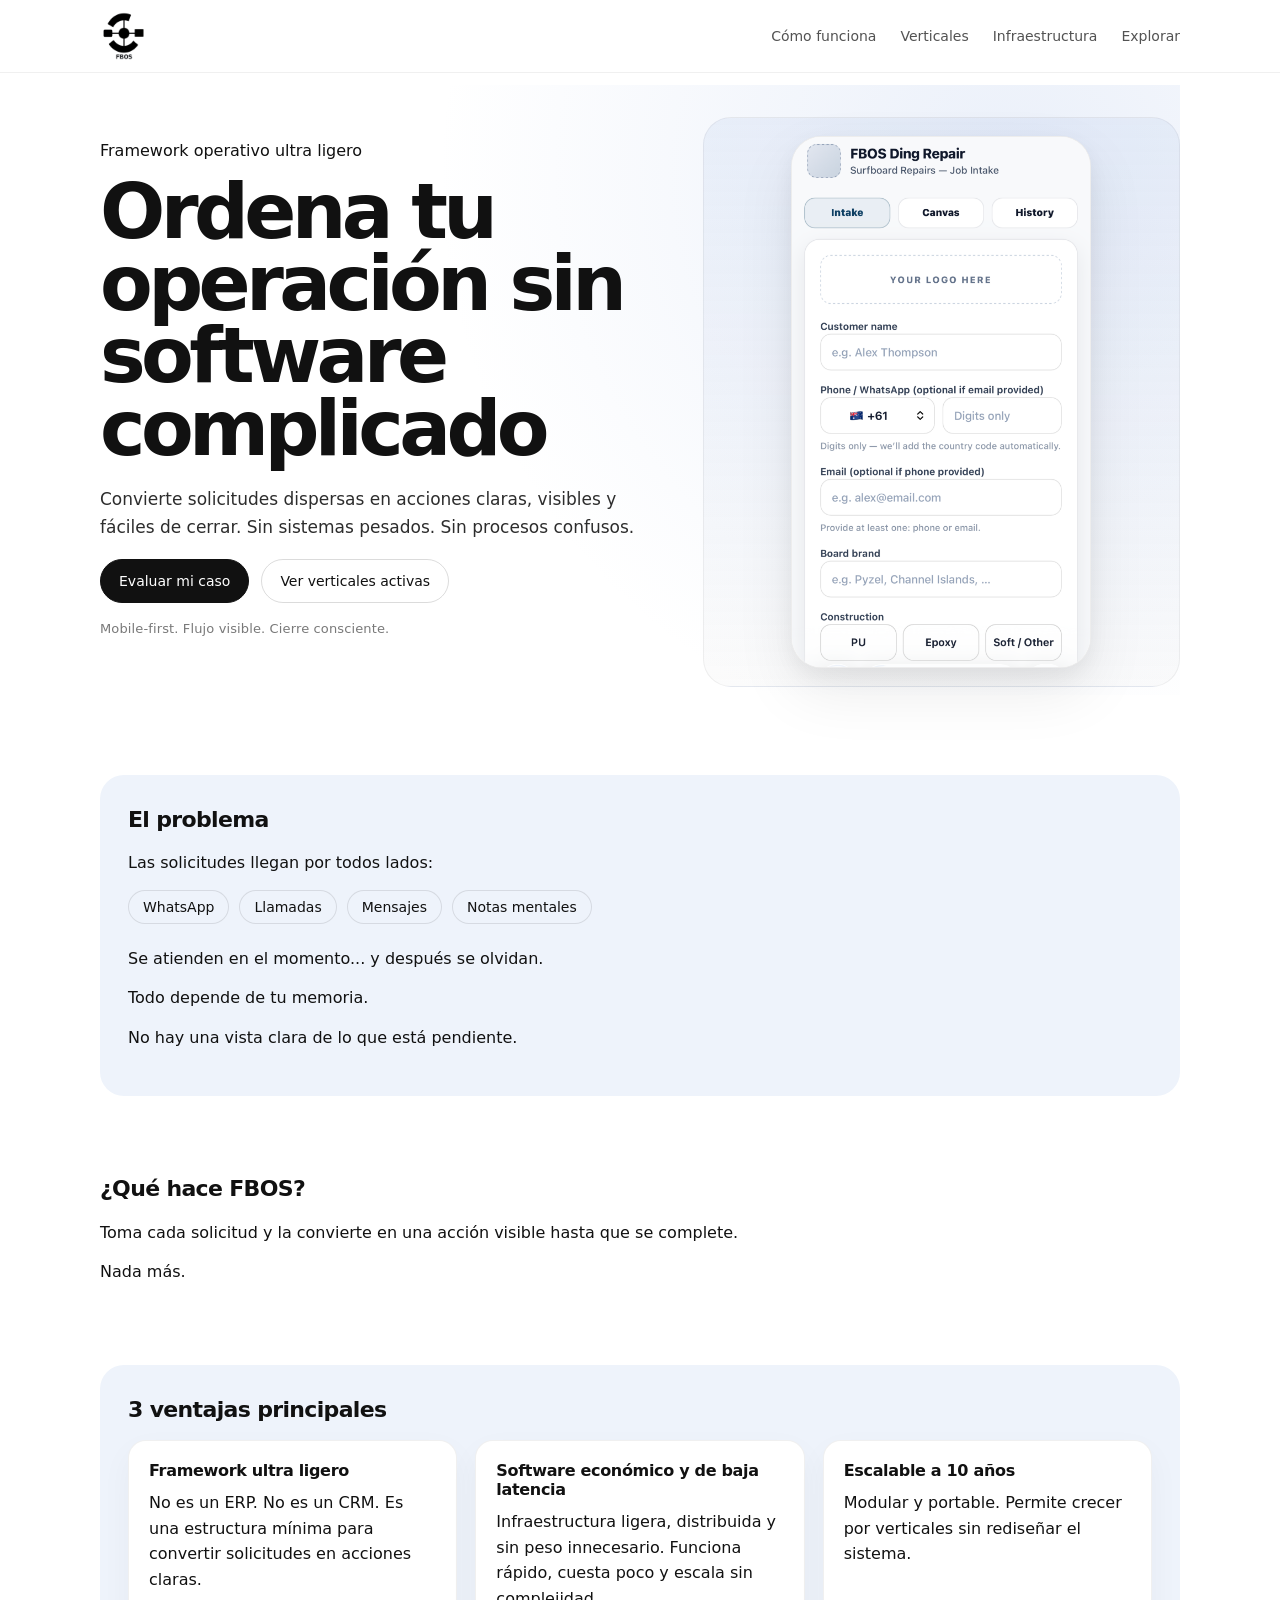
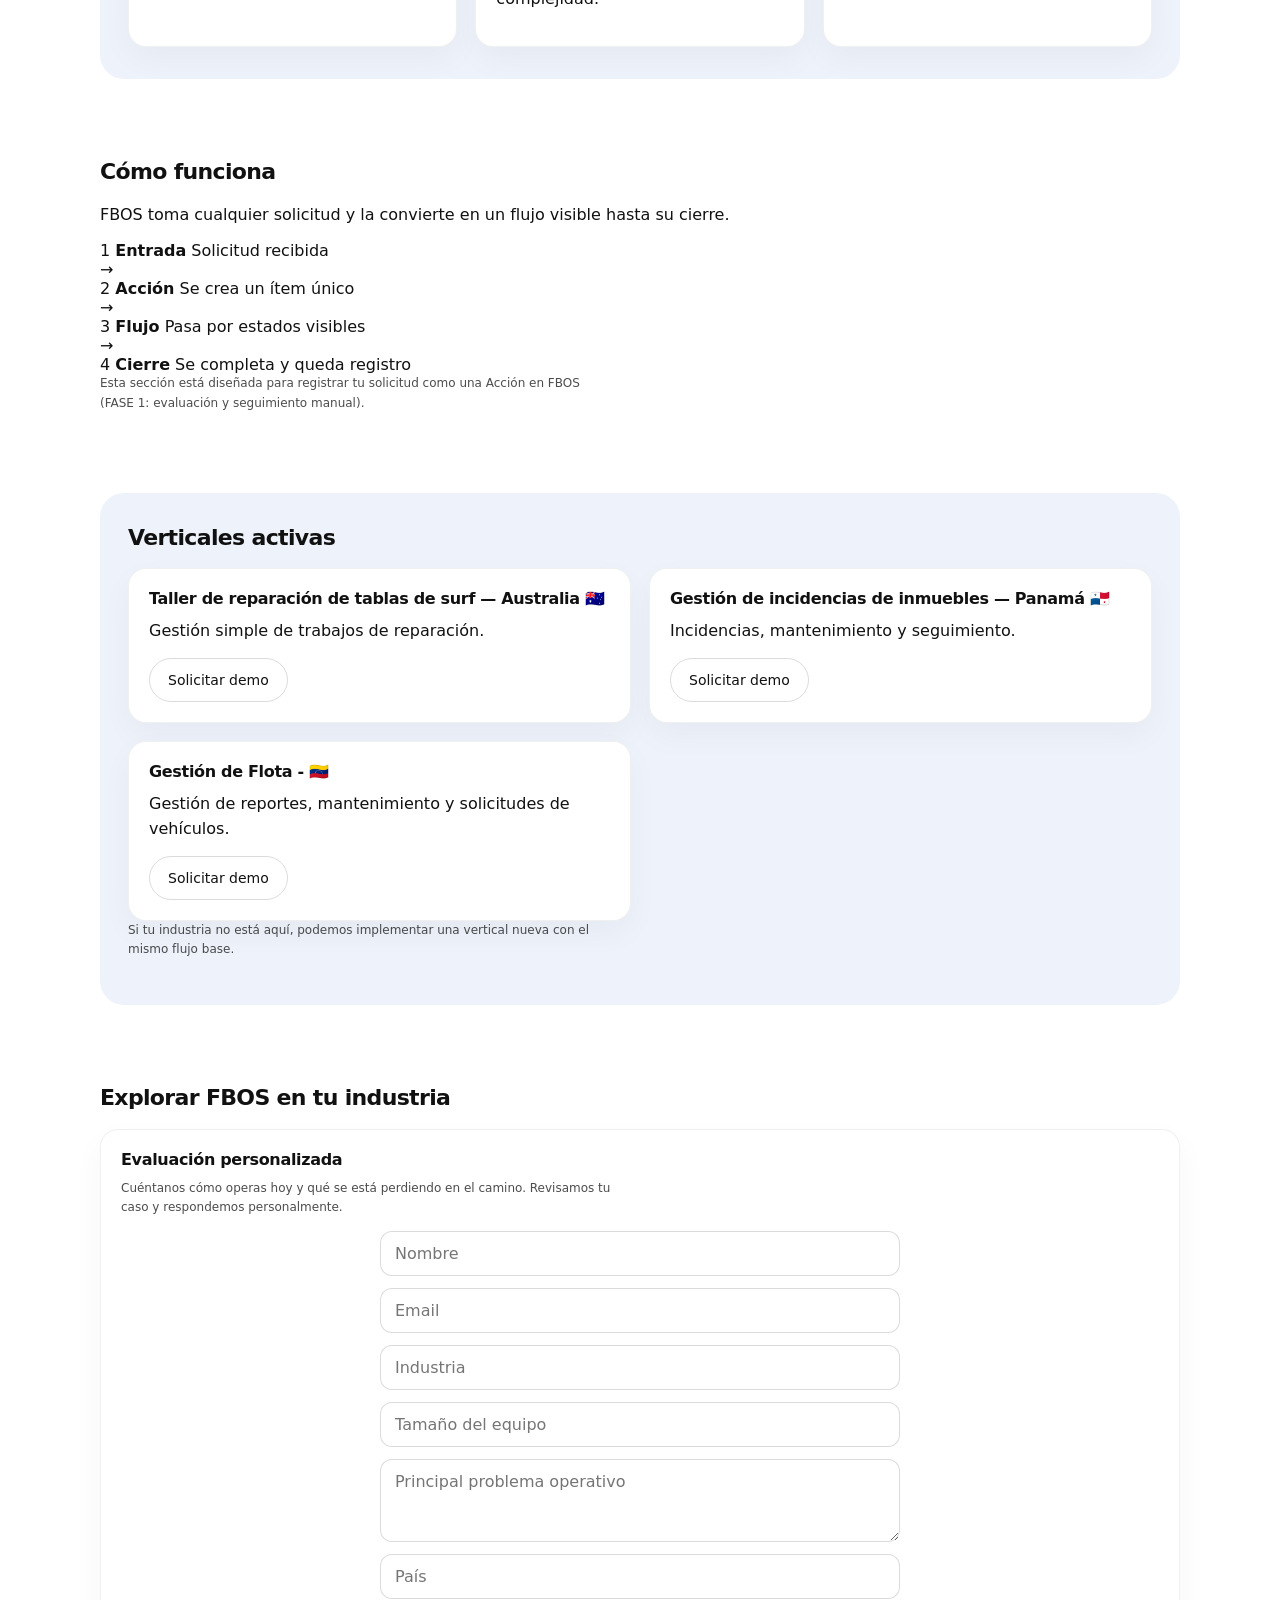
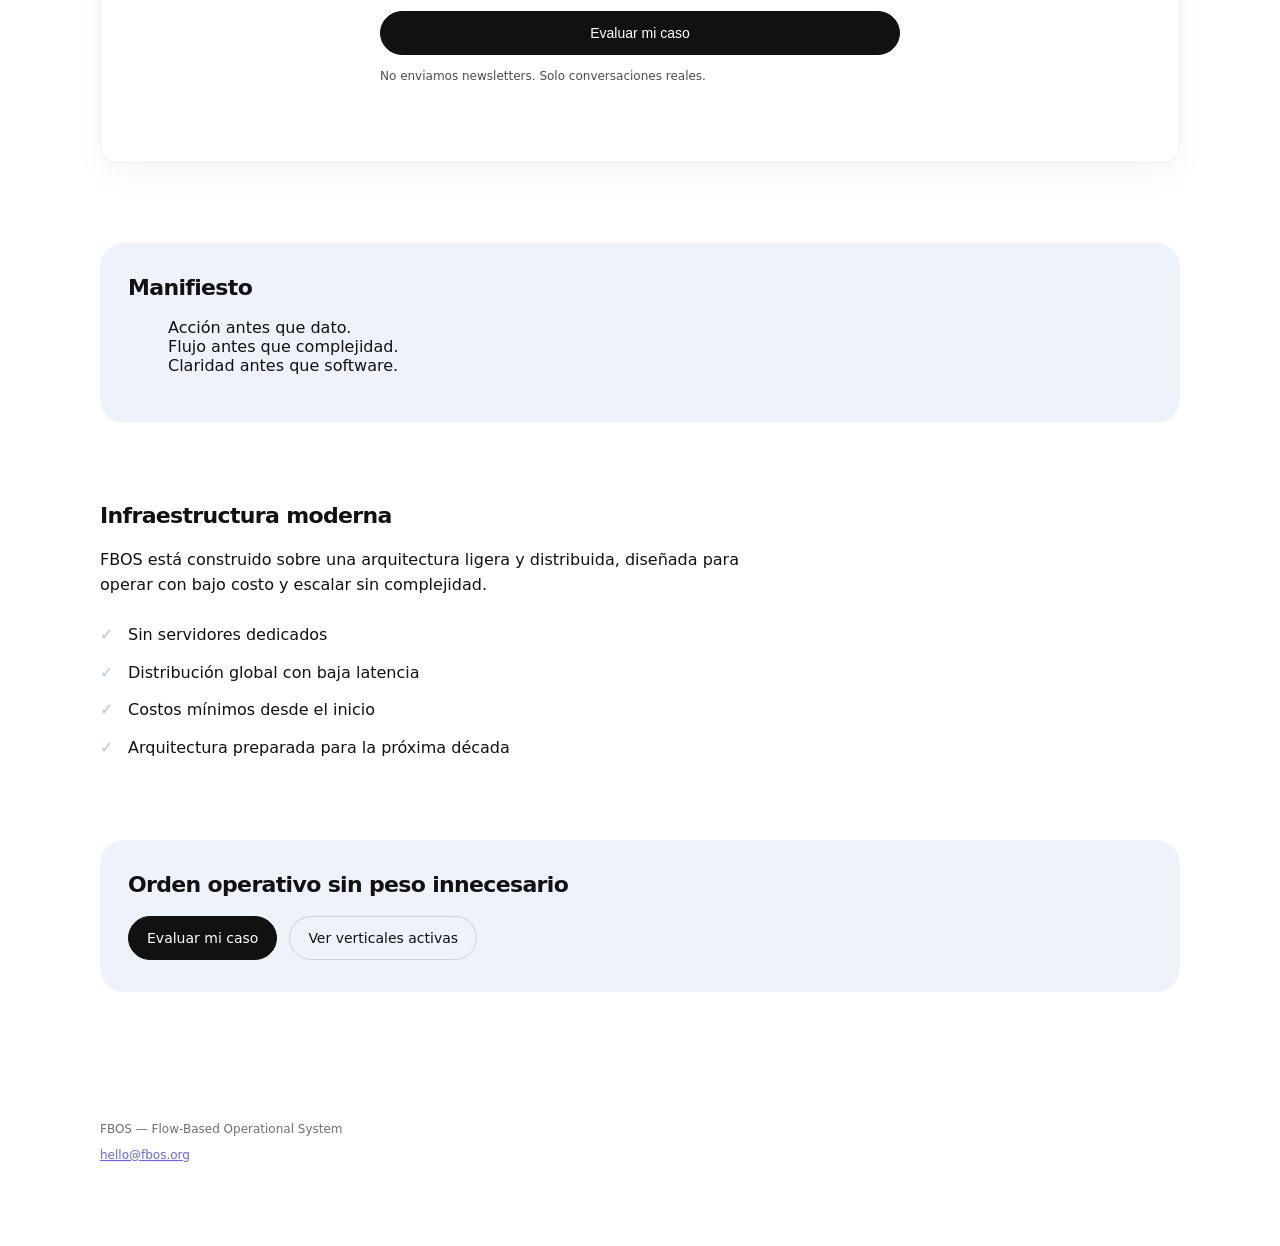
==== index.html @ 980bfdd9 "Update index.html" ====
<!-- FBOS Landing v1.1 -->
<!doctype html>
<html lang="es">
  <head>
    <meta charset="utf-8" />
    <meta name="viewport" content="width=device-width,initial-scale=1" />
    <title>FBOS — Orden Operativo Simple</title>

    <meta
      name="description"
      content="FBOS convierte solicitudes en acciones visibles y trazables para operar con claridad, desde el día 1."
    />

    <meta name="theme-color" content="#0b0b0b" />

    <!-- Favicon -->
    <link rel="icon" href="/favicon.ico" sizes="any" />

    <!-- Open Graph -->
    <meta property="og:title" content="FBOS — Orden Operativo Simple" />
    <meta
      property="og:description"
      content="Convierte cualquier solicitud en una acción clara, visible y fácil de cerrar."
    />
    <meta property="og:type" content="website" />
    <meta property="og:site_name" content="FBOS" />
    <meta property="og:url" content="https://fbos.org/" />
    <meta property="og:image" content="https://fbos.org/assets/og-fbos.jpg" />

    <!-- Twitter / X -->
    <meta name="twitter:card" content="summary_large_image" />
    <meta name="twitter:title" content="FBOS — Orden Operativo Simple" />
    <meta
      name="twitter:description"
      content="Convierte cualquier solicitud en una acción clara, visible y fácil de cerrar."
    />
    <meta name="twitter:image" content="https://fbos.org/assets/og-fbos.jpg" />

    <link rel="stylesheet" href="/styles.css" />
    <script defer src="/config.js"></script>
    <script defer src="/app.js"></script>
  </head>

  <body>
    <header class="site-header">
      <div class="wrap header-inner">
        <a href="#top" class="brand" aria-label="FBOS inicio">
          <img src="/assets/fbos-logo.png" alt="FBOS" class="brand-mark" />
        </a>

        <nav class="site-nav" aria-label="Navegación principal">
          <a href="#como-funciona">Cómo funciona</a>
          <a href="#verticales">Verticales</a>
          <a href="#infra">Infraestructura</a>
          <a href="#explorar">Explorar</a>
        </nav>
      </div>
    </header>

    <main id="top" class="wrap">
      <!-- HERO -->
      <section class="hero hero-split" aria-labelledby="hero-title">
        <div class="hero-copy">
          <p class="eyebrow">Framework operativo ultra ligero</p>

          <h1 id="hero-title">Ordena tu operación sin software complicado</h1>

          <p class="lead">
            Convierte solicitudes dispersas en acciones claras, visibles y fáciles de cerrar.
            Sin sistemas pesados. Sin procesos confusos.
          </p>

          <div class="cta-row">
            <a class="btn" href="#explorar">Evaluar mi caso</a>
            <a class="btn ghost" href="#verticales">Ver verticales activas</a>
          </div>

          <p class="hero-note">Mobile-first. Flujo visible. Cierre consciente.</p>
        </div>

        <div class="hero-media" aria-label="Vista previa del Canvas de FBOS">
          <img
            class="hero-mock"
            src="/assets/hero-canvas.png?v=2"
            alt="Vista del Canvas de FBOS en un teléfono"
            loading="eager"
            decoding="async"
          />
        </div>
      </section>

      <!-- PROBLEMA -->
      <section class="section" id="problema" aria-labelledby="problema-title">
        <h2 id="problema-title">El problema</h2>

        <p class="intro">Las solicitudes llegan por todos lados:</p>

        <div class="problem-sources" aria-label="Canales comunes de solicitudes">
          <div class="source">WhatsApp</div>
          <div class="source">Llamadas</div>
          <div class="source">Mensajes</div>
          <div class="source">Notas mentales</div>
        </div>

        <p>
          Se atienden en el momento...
          y después se olvidan.
        </p>

        <p class="emphasis">Todo depende de tu memoria.</p>

        <p>No hay una vista clara de lo que está pendiente.</p>
      </section>

      <!-- ¿QUÉ HACE FBOS? -->
      <section class="section" id="que-hace" aria-labelledby="que-hace-title">
        <h2 id="que-hace-title">¿Qué hace FBOS?</h2>

        <p class="lead-strong">
          Toma cada solicitud y la convierte en una acción visible hasta que se complete.
        </p>

        <p class="minimal">Nada más.</p>
      </section>

      <!-- 3 VENTAJAS -->
      <section class="section" id="ventajas" aria-labelledby="ventajas-title">
        <h2 id="ventajas-title">3 ventajas principales</h2>

        <div class="grid">
          <article class="card">
            <h3>Framework ultra ligero</h3>
            <p>
              No es un ERP. No es un CRM.
              Es una estructura mínima para convertir solicitudes en acciones claras.
            </p>
          </article>

          <article class="card">
            <h3>Software económico y de baja latencia</h3>
            <p>
              Infraestructura ligera, distribuida y sin peso innecesario.
              Funciona rápido, cuesta poco y escala sin complejidad.
            </p>
          </article>

          <article class="card">
            <h3>Escalable a 10 años</h3>
            <p>
              Modular y portable.
              Permite crecer por verticales sin rediseñar el sistema.
            </p>
          </article>
        </div>
      </section>

      <!-- CÓMO FUNCIONA -->
      <section class="section" id="como-funciona" aria-labelledby="como-funciona-title">
        <h2 id="como-funciona-title">Cómo funciona</h2>

        <p>FBOS toma cualquier solicitud y la convierte en un flujo visible hasta su cierre.</p>

        <div class="flow" role="list">
          <div class="step" role="listitem">
            <span class="kicker">1</span>
            <strong>Entrada</strong>
            <span class="desc">Solicitud recibida</span>
          </div>

          <div class="arrow" aria-hidden="true">→</div>

          <div class="step" role="listitem">
            <span class="kicker">2</span>
            <strong>Acción</strong>
            <span class="desc">Se crea un ítem único</span>
          </div>

          <div class="arrow" aria-hidden="true">→</div>

          <div class="step" role="listitem">
            <span class="kicker">3</span>
            <strong>Flujo</strong>
            <span class="desc">Pasa por estados visibles</span>
          </div>

          <div class="arrow" aria-hidden="true">→</div>

          <div class="step" role="listitem">
            <span class="kicker">4</span>
            <strong>Cierre</strong>
            <span class="desc">Se completa y queda registro</span>
          </div>
        </div>

        <p class="fine">
          Esta sección está diseñada para registrar tu solicitud como una Acción en FBOS (FASE 1: evaluación y seguimiento manual).
        </p>
      </section>

      <!-- VERTICALES ACTIVAS -->
      <section class="section" id="verticales" aria-labelledby="verticales-title">
        <h2 id="verticales-title">Verticales activas</h2>

        <div class="grid">

          <article class="card">
            <h3>Taller de reparación de tablas de surf — Australia 🇦🇺</h3>
            <p>Gestión simple de trabajos de reparación.</p>
            <a
              class="btn ghost"
              href="#explorar"
              data-request="demo"
              data-vertical="ding-repairs"
              aria-label="Solicitar demo de Ding Repairs"
            >
              Solicitar demo
            </a>
          </article>

          <article class="card">
            <h3>Gestión de incidencias de inmuebles — Panamá 🇵🇦</h3>
            <p>Incidencias, mantenimiento y seguimiento.</p>
            <a
              class="btn ghost"
              href="#explorar"
              data-request="demo"
              data-vertical="service-desk"
              aria-label="Solicitar demo de Service Desk"
            >
              Solicitar demo
            </a>
          </article>

          <article class="card">
            <h3>Gestión de Flota - 🇻🇪</h3>
            <p>Gestión de reportes, mantenimiento y solicitudes de vehículos.</p>
            <a
              class="btn ghost"
              href="#explorar"
              data-request="demo"
              data-vertical="fleet"
              aria-label="Solicitar demo de Gestión de Flota"
            >
              Solicitar demo
            </a>
          </article>

        </div>

        <p class="fine">
          Si tu industria no está aquí, podemos implementar una vertical nueva con el mismo flujo base.
        </p>
      </section>

      <!-- EXPLORAR -->
      <section class="section" id="explorar" aria-labelledby="explorar-title">
        <h2 id="explorar-title">Explorar FBOS en tu industria</h2>

        <div class="card">
          <h3>Evaluación personalizada</h3>
          <p class="fine">
            Cuéntanos cómo operas hoy y qué se está perdiendo en el camino.
            Revisamos tu caso y respondemos personalmente.
          </p>

          <form id="leadForm" class="form">
            <input type="hidden" name="category" value="implementations" />
            <input type="hidden" id="requestType" name="requestType" value="evaluation" />
            <input type="hidden" id="demoVertical" name="demoVertical" value="" />

            <input id="name" name="name" placeholder="Nombre" autocomplete="name" required />
            <input id="email" name="email" type="email" placeholder="Email" autocomplete="email" inputmode="email" required />
            <input id="industry" name="industry" placeholder="Industria" autocomplete="organization-title" required />
            <input id="teamSize" name="teamSize" type="number" min="1" step="1" inputmode="numeric" placeholder="Tamaño del equipo" autocomplete="off" />
            <textarea id="pain" name="pain" rows="3" placeholder="Principal problema operativo"></textarea>
            <input id="country" name="country" placeholder="País" autocomplete="country-name" />

            <button type="submit" class="btn">Evaluar mi caso</button>

            <p class="fine">
              No enviamos newsletters. Solo conversaciones reales.
            </p>

            <p id="formStatus" class="fine" aria-live="polite"></p>
          </form>
        </div>
      </section>

      <!-- MANIFIESTO -->
      <section class="section" id="manifiesto" aria-labelledby="manifiesto-title">
        <h2 id="manifiesto-title">Manifiesto</h2>
        <blockquote>
          Acción antes que dato.<br />
          Flujo antes que complejidad.<br />
          Claridad antes que software.
        </blockquote>
      </section>

      <!-- INFRA -->
      <section class="section" id="infra" aria-labelledby="infra-title">
        <h2 id="infra-title">Infraestructura moderna</h2>

        <p class="intro">
          FBOS está construido sobre una arquitectura ligera y distribuida,
          diseñada para operar con bajo costo y escalar sin complejidad.
        </p>

        <ul class="infra-list">
          <li>Sin servidores dedicados</li>
          <li>Distribución global con baja latencia</li>
          <li>Costos mínimos desde el inicio</li>
          <li>Arquitectura preparada para la próxima década</li>
        </ul>
      </section>

      <!-- CTA FINAL -->
      <section class="section" id="cta-final" aria-labelledby="cta-final-title">
        <h2 id="cta-final-title">Orden operativo sin peso innecesario</h2>

        <div class="cta-row">
          <a class="btn" href="#explorar">Evaluar mi caso</a>
          <a class="btn ghost" href="#verticales">Ver verticales activas</a>
        </div>
      </section>

      <footer class="foot">
        <p>FBOS — Flow-Based Operational System</p>
        <p><a href="mailto:hello@fbos.org">hello@fbos.org</a></p>
      </footer>
    </main>
  </body>
</html>
---- styles.css ----
/* ================================
   FBOS Landing v1.2
   Mobile-first · minimal · refined
================================ */

:root {
  --ink: #111111;
  --bg: #ffffff;

  /* FBOS accent */
  --accent: #aec3ea;
  --accent-strong: #8ea9de;
  --accent-soft: #eef3fb;
}

/* Reset básico */

* {
  box-sizing: border-box;
}

html {
  scroll-behavior: smooth;
}

body {
  margin: 0;
  font-family: system-ui, -apple-system, BlinkMacSystemFont, "Segoe UI", Roboto, sans-serif;
  background: var(--bg);
  color: var(--ink);
  -webkit-font-smoothing: antialiased;
  text-rendering: optimizeLegibility;
}

/* ================================
   Layout container
================================ */

.wrap {
  max-width: 1120px;
  margin: 0 auto;
  padding: 12px 20px 72px;
}

/* ================================
   Header
================================ */

.site-header {
  border-bottom: 1px solid rgba(0,0,0,0.06);
  background: #fff;
  position: sticky;
  top: 0;
  z-index: 20;
}

/* importante: evitar padding heredado del wrap */

.site-header .wrap {
  padding: 0 20px;
}

.header-inner {
  display: flex;
  align-items: center;
  justify-content: space-between;
  height: 72px;
}

.brand {
  display: flex;
  align-items: center;
  height: 100%;
}

.brand-mark {
  height: 44px;
  width: auto;
  display: block;
}

/* navegación */

.site-nav {
  display: none;
  gap: 24px;
}

.site-nav a {
  text-decoration: none;
  font-size: 14px;
  color: var(--ink);
  opacity: 0.72;
  transition: opacity .15s ease;
}

.site-nav a:hover {
  opacity: 1;
}

/* ---------------- HERO ---------------- */

.hero {
  padding: 24px 0 8px;
  background:
    radial-gradient(circle at 85% 15%, rgba(174,195,234,0.25), transparent 55%);
}

.hero-split {
  display: grid;
  gap: 26px;
  align-items: start;
}

.hero-copy {
  max-width: 62ch;
  padding-top: 8px;
}

h1 {
  font-size: clamp(2.7rem, 6vw, 4.8rem);
  line-height: 0.94;
  letter-spacing: -0.06em;
  margin: 0 0 20px;
  max-width: 10ch;
}

.lead {
  font-size: 17px;
  line-height: 1.65;
  margin: 0;
  max-width: 60ch;
  opacity: 0.88;
}

.hero-note {
  margin: 18px 0 0;
  font-size: 13px;
  opacity: 0.56;
  letter-spacing: 0.01em;
}

.hero-media {
  display: flex;
  justify-content: center;
  border-radius: 28px;
  background: linear-gradient(to bottom, rgba(174,195,234,0.18), rgba(0,0,0,0.015));
  padding: 18px;
  border: 1px solid rgba(0,0,0,0.05);
}

.hero-mock {
  width: 100%;
  max-width: 300px;
  height: auto;
  display: block;
  border-radius: 30px;
  border: 1px solid rgba(0,0,0,0.07);
  background: #fff;
  box-shadow:
    0 24px 60px rgba(0,0,0,0.08),
    0 8px 20px rgba(0,0,0,0.05);
}

/* ---------------- SECCIONES ---------------- */

.section {
  margin-top: 80px;
}

.section:nth-of-type(even) {
  background: var(--accent-soft);
  border-radius: 24px;
  padding: 28px 22px;
}

.section:nth-of-type(odd) {
  padding: 0;
}

h2 {
  font-size: 22px;
  line-height: 1.15;
  margin: 0 0 18px;
  letter-spacing: -0.03em;
}

h3 {
  font-size: 16px;
  margin: 0 0 10px;
  letter-spacing: -0.02em;
}

.section p {
  margin: 0 0 14px;
  max-width: 65ch;
  line-height: 1.6;
}

/* ---------------- GRID & CARDS ---------------- */

.grid {
  display: grid;
  gap: 14px;
  grid-template-columns: 1fr;
}

.card {
  border: 1px solid rgba(0,0,0,0.06);
  border-radius: 18px;
  padding: 20px;
  background: #fff;
  box-shadow: 0 12px 32px rgba(0,0,0,0.04);
}

/* ---------------- BOTONES ---------------- */

.cta-row {
  display: flex;
  gap: 12px;
  flex-wrap: wrap;
  margin-top: 18px;
}

.btn {
  display: inline-flex;
  align-items: center;
  justify-content: center;
  min-height: 44px;
  padding: 12px 18px;
  border-radius: 999px;
  border: 1px solid var(--ink);
  background: var(--ink);
  color: #fff;
  text-decoration: none;
  font-size: 14px;
  font-weight: 500;
  cursor: pointer;
  transition: transform .15s ease, background .15s ease;
}

.btn:hover {
  transform: translateY(-1px);
  background: var(--accent-strong);
  border-color: var(--accent-strong);
}

.btn.ghost {
  background: transparent;
  color: var(--ink);
  border-color: rgba(0,0,0,0.14);
}

.btn.ghost:hover {
  background: rgba(174,195,234,0.18);
  border-color: var(--accent-strong);
}

/* ---------------- FORMULARIO ---------------- */

.form {
  display: grid;
  gap: 12px;
  max-width: 520px;
  margin: 0 auto;
}

input,
textarea,
select {
  padding: 12px 14px;
  border-radius: 12px;
  border: 1px solid rgba(0,0,0,0.14);
  font: inherit;
  width: 100%;
  background: #fff;
  color: var(--ink);
  transition: border-color .15s ease, box-shadow .15s ease;
}

input:focus,
textarea:focus,
select:focus {
  outline: none;
  border-color: var(--accent-strong);
  box-shadow: 0 0 0 3px rgba(174,195,234,0.35);
}

textarea {
  resize: vertical;
}

.fine {
  font-size: 12px;
  opacity: 0.75;
  min-height: 16px;
}

/* ---------------- PROBLEMA ---------------- */

.problem-sources {
  display: flex;
  flex-wrap: wrap;
  gap: 10px;
  margin-bottom: 22px;
}

.source {
  padding: 8px 14px;
  border-radius: 999px;
  border: 1px solid rgba(0,0,0,0.1);
  font-size: 14px;
  background: var(--accent-soft);
}

/* ---------------- FOOTER ---------------- */

.foot {
  margin-top: 96px;
  padding-top: 22px;
  font-size: 12px;
  opacity: 0.6;
}

/* ---------------- DESKTOP ---------------- */

@media (min-width: 820px) {

  .hero {
    padding-top: 32px;
  }

  .hero-split {
    grid-template-columns: 1.08fr 0.92fr;
    gap: 42px;
  }

  .grid {
    grid-template-columns: repeat(2, minmax(0,1fr));
    gap: 18px;
  }

  #ventajas .grid {
    grid-template-columns: repeat(3, minmax(0,1fr));
  }

  .section:nth-of-type(even) {
    padding: 32px 28px;
  }
}

@media (min-width: 900px) {

  .site-nav {
    display: flex;
  }

  .brand-mark {
    height: 48px;
  }

}
.infra-list {
  list-style: none;
  padding: 0;
  margin-top: 24px;
}

.infra-list li {
  position: relative;
  padding-left: 28px;
  margin-bottom: 12px;
  line-height: 1.6;
}

.infra-list li::before {
  content: "✓";
  position: absolute;
  left: 0;
  top: 0;
  color: var(--accent);
  font-weight: 600;
}
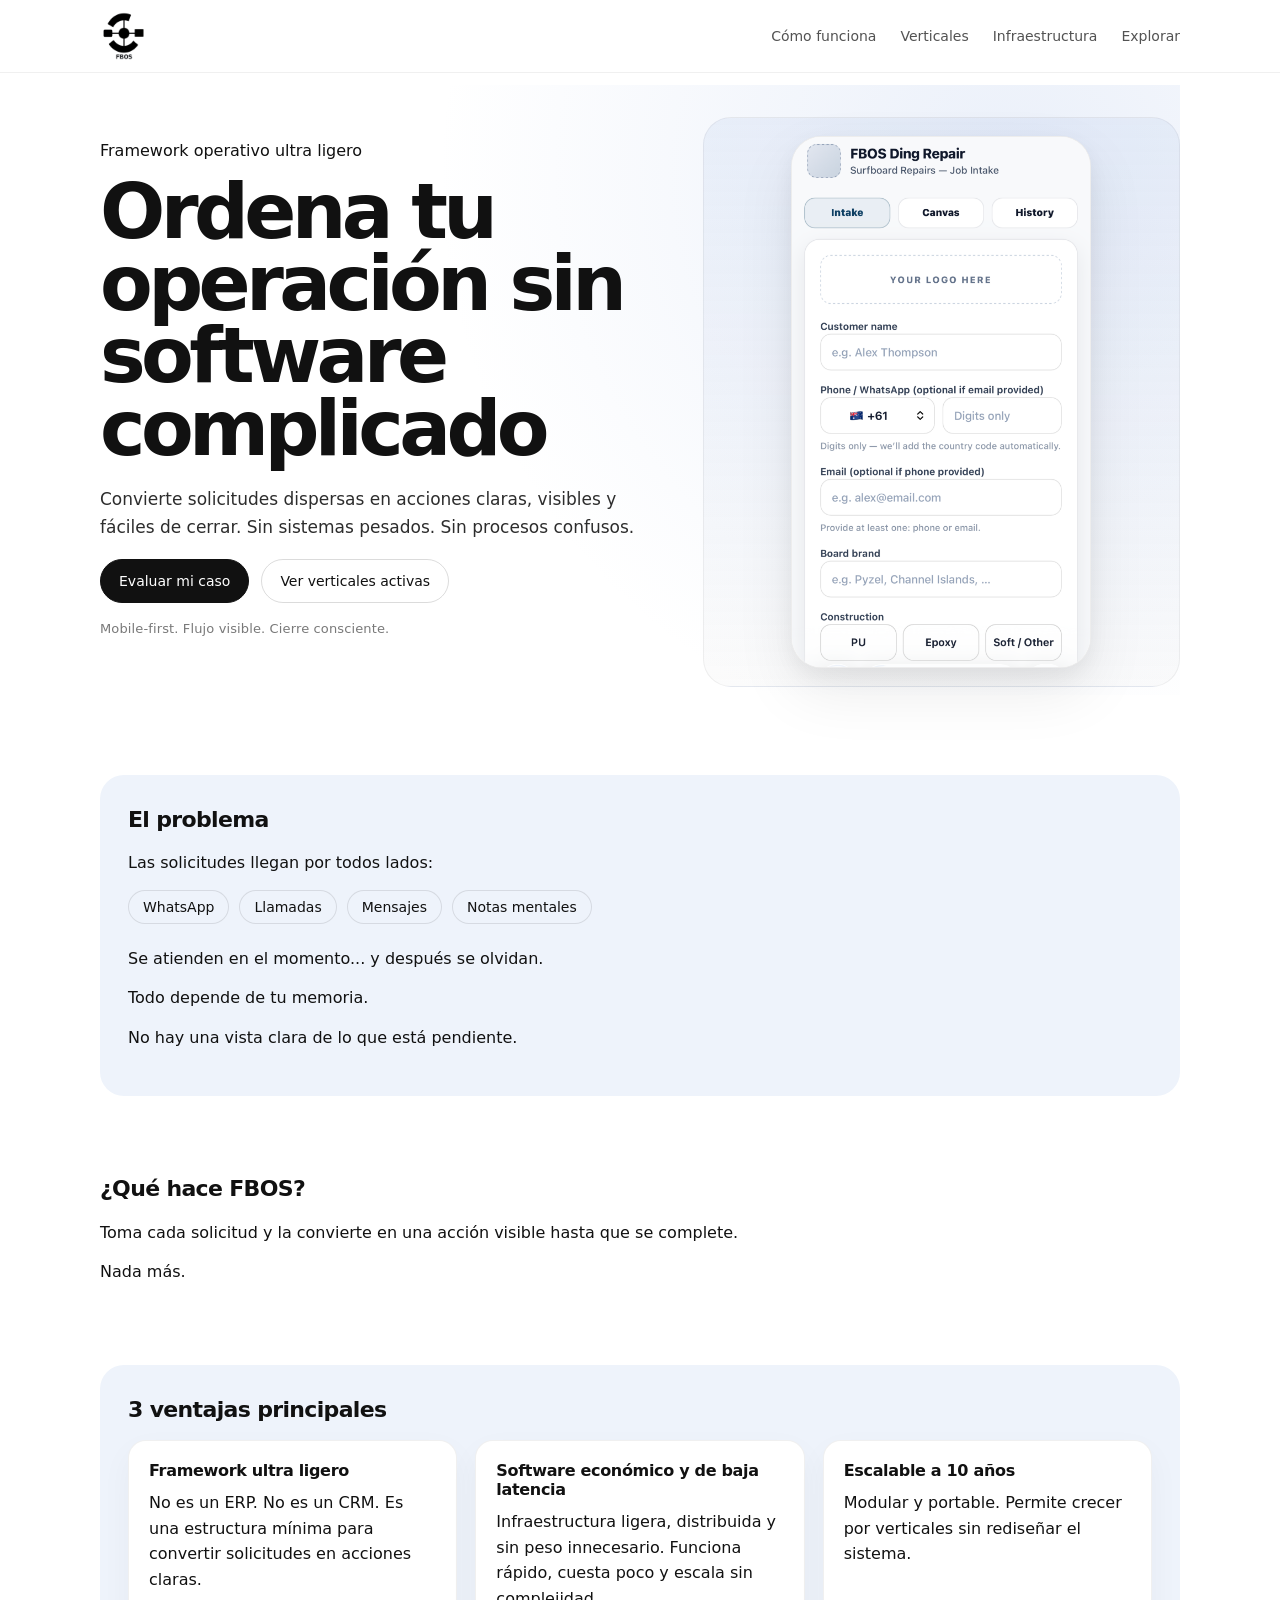
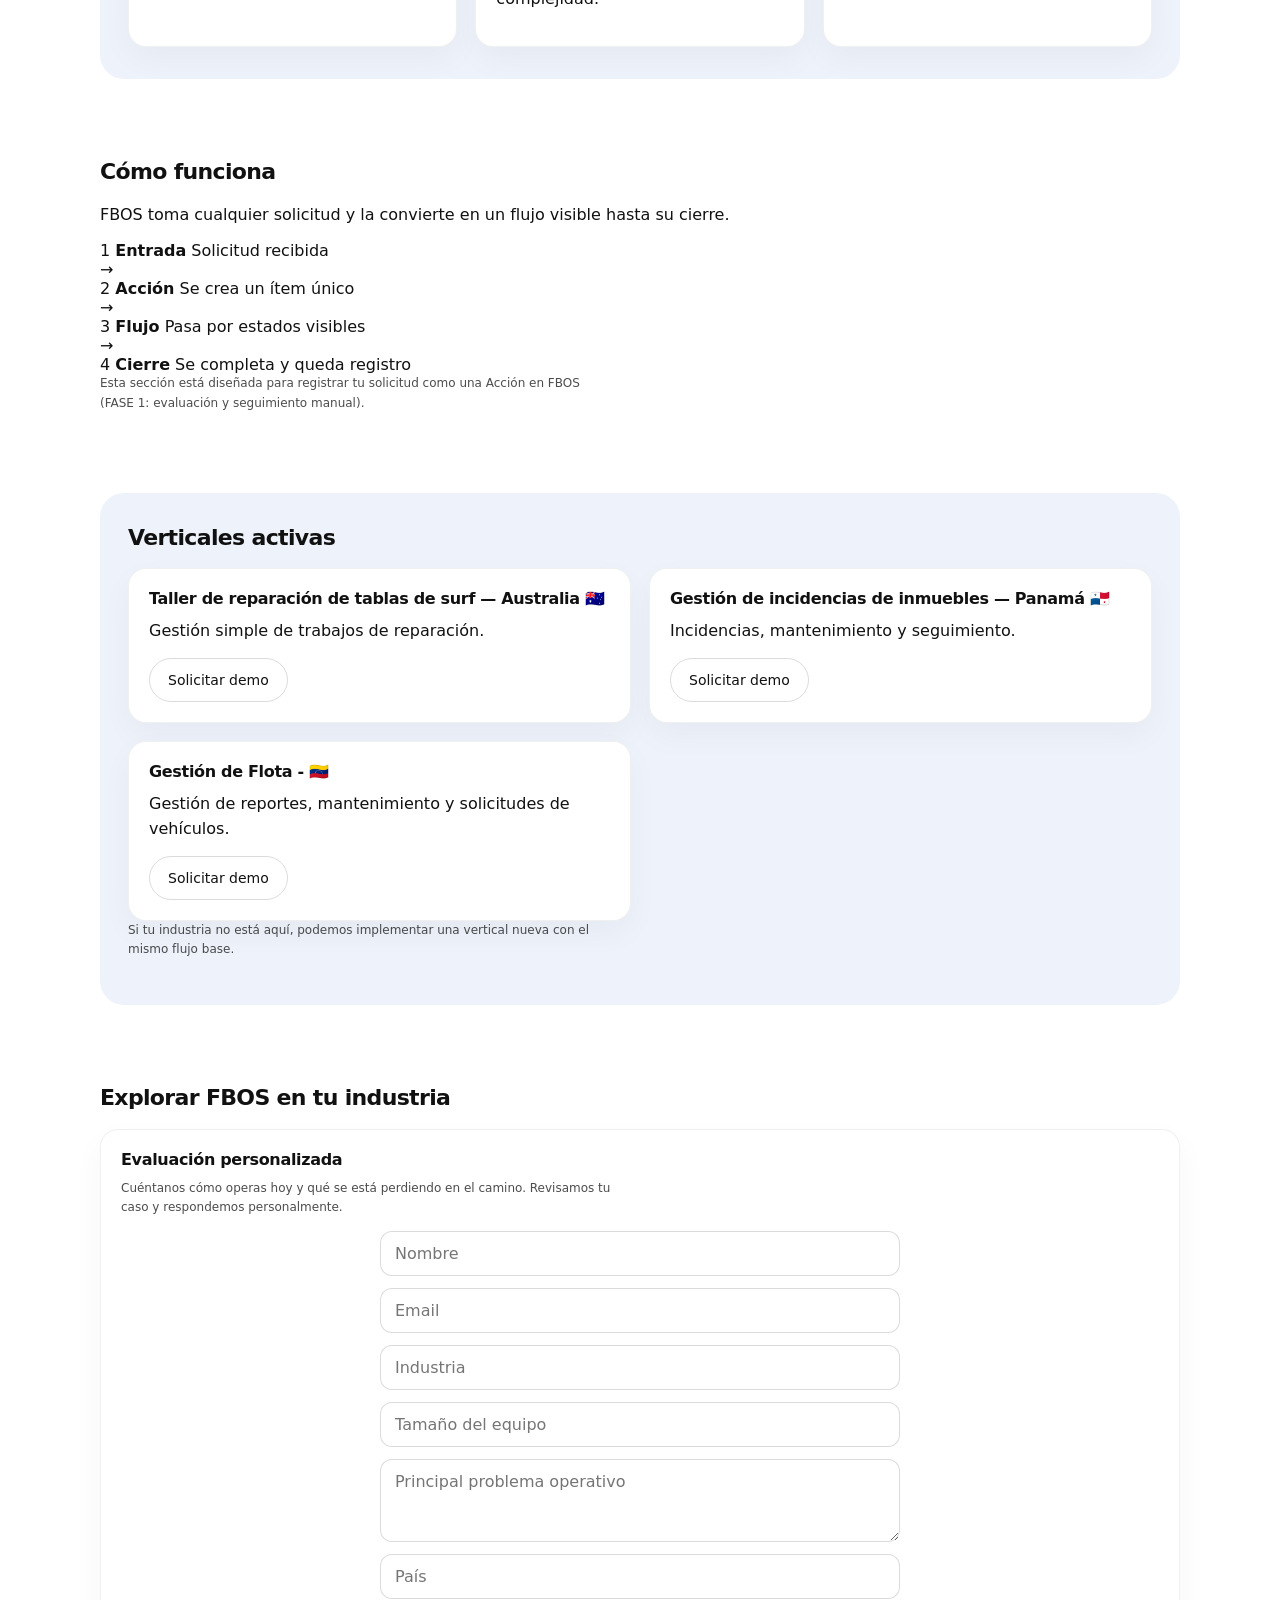
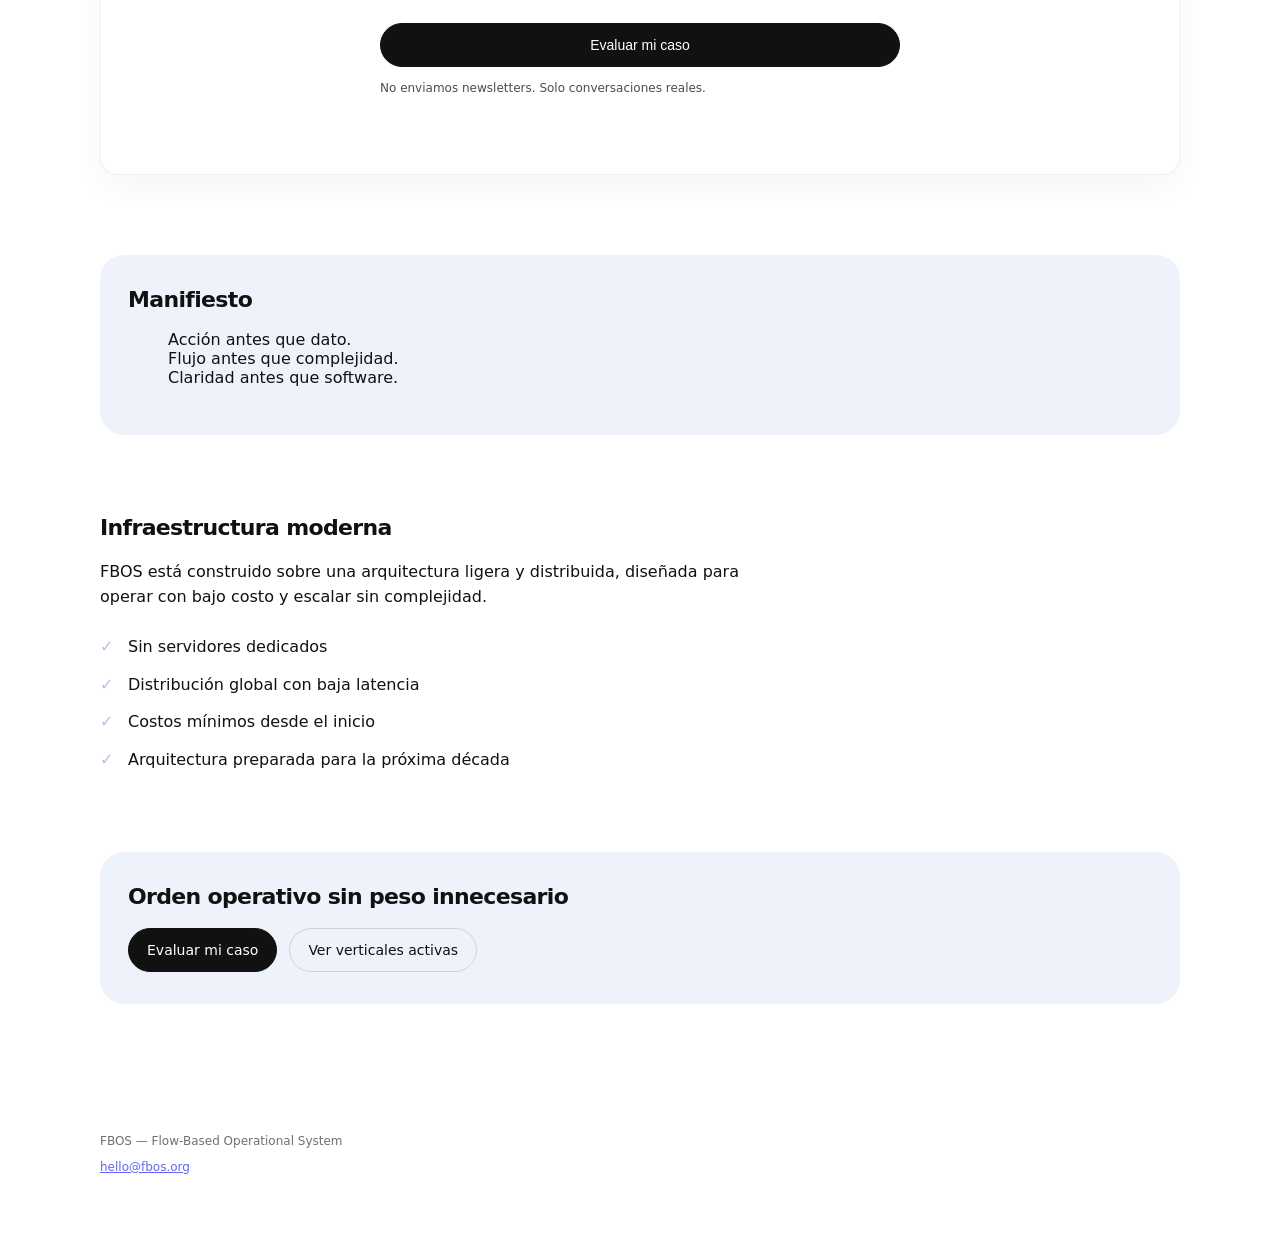
==== commit 4671cb23: "Update index.html" ====
--- a/index.html
+++ b/index.html
@@ -26,6 +26,7 @@
     <meta property="og:site_name" content="FBOS" />
     <meta property="og:url" content="https://fbos.org/" />
     <meta property="og:image" content="https://fbos.org/assets/og-fbos.jpg" />
+    <link rel="canonical" href="https://fbos.org/" />
 
     <!-- Twitter / X -->
     <meta name="twitter:card" content="summary_large_image" />
@@ -37,6 +38,7 @@
     <meta name="twitter:image" content="https://fbos.org/assets/og-fbos.jpg" />
 
     <link rel="stylesheet" href="/styles.css" />
+    <script src="https://challenges.cloudflare.com/turnstile/v0/api.js" async defer></script>
     <script defer src="/config.js"></script>
     <script defer src="/app.js"></script>
   </head>
@@ -275,6 +277,8 @@
             <textarea id="pain" name="pain" rows="3" placeholder="Principal problema operativo"></textarea>
             <input id="country" name="country" placeholder="País" autocomplete="country-name" />
 
+            <div class="cf-turnstile" data-sitekey="0x4AAAAAACo2kg_YUeI2tGEs"></div>
+            
             <button type="submit" class="btn">Evaluar mi caso</button>
 
             <p class="fine">
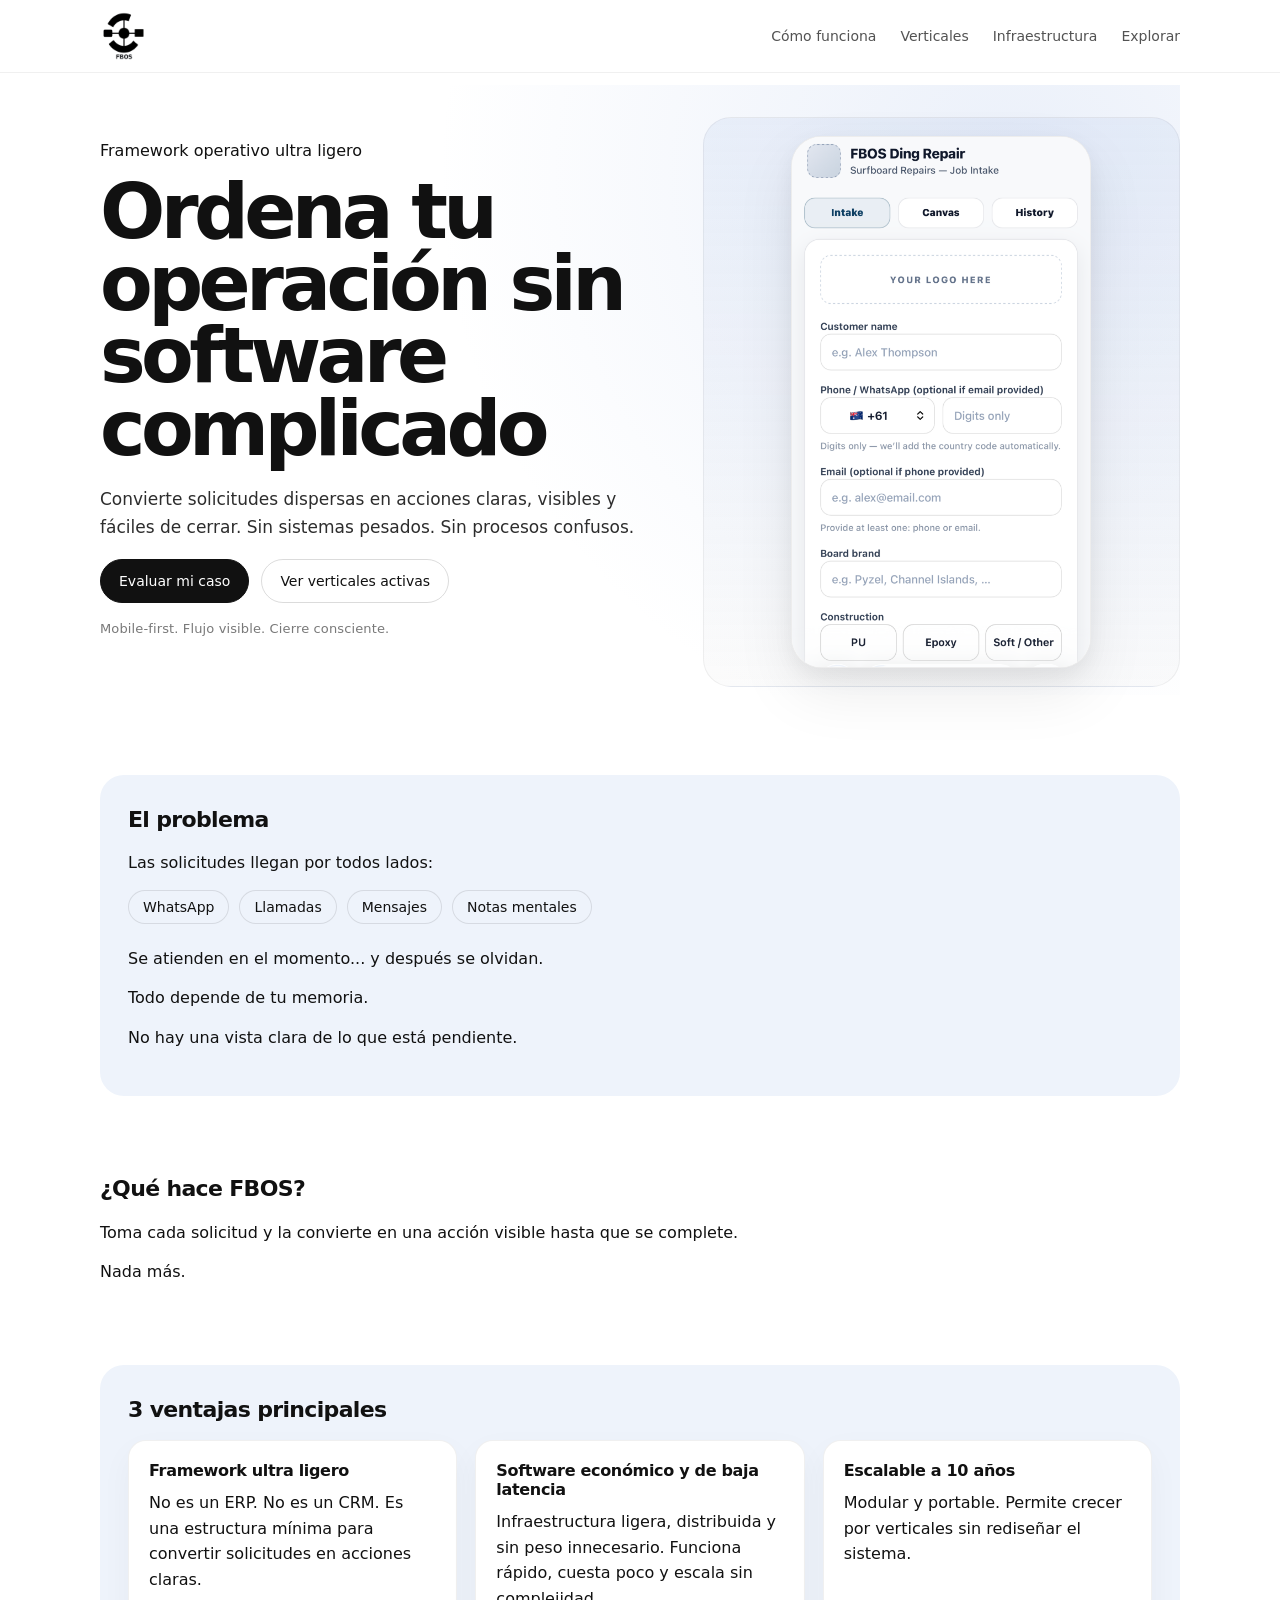
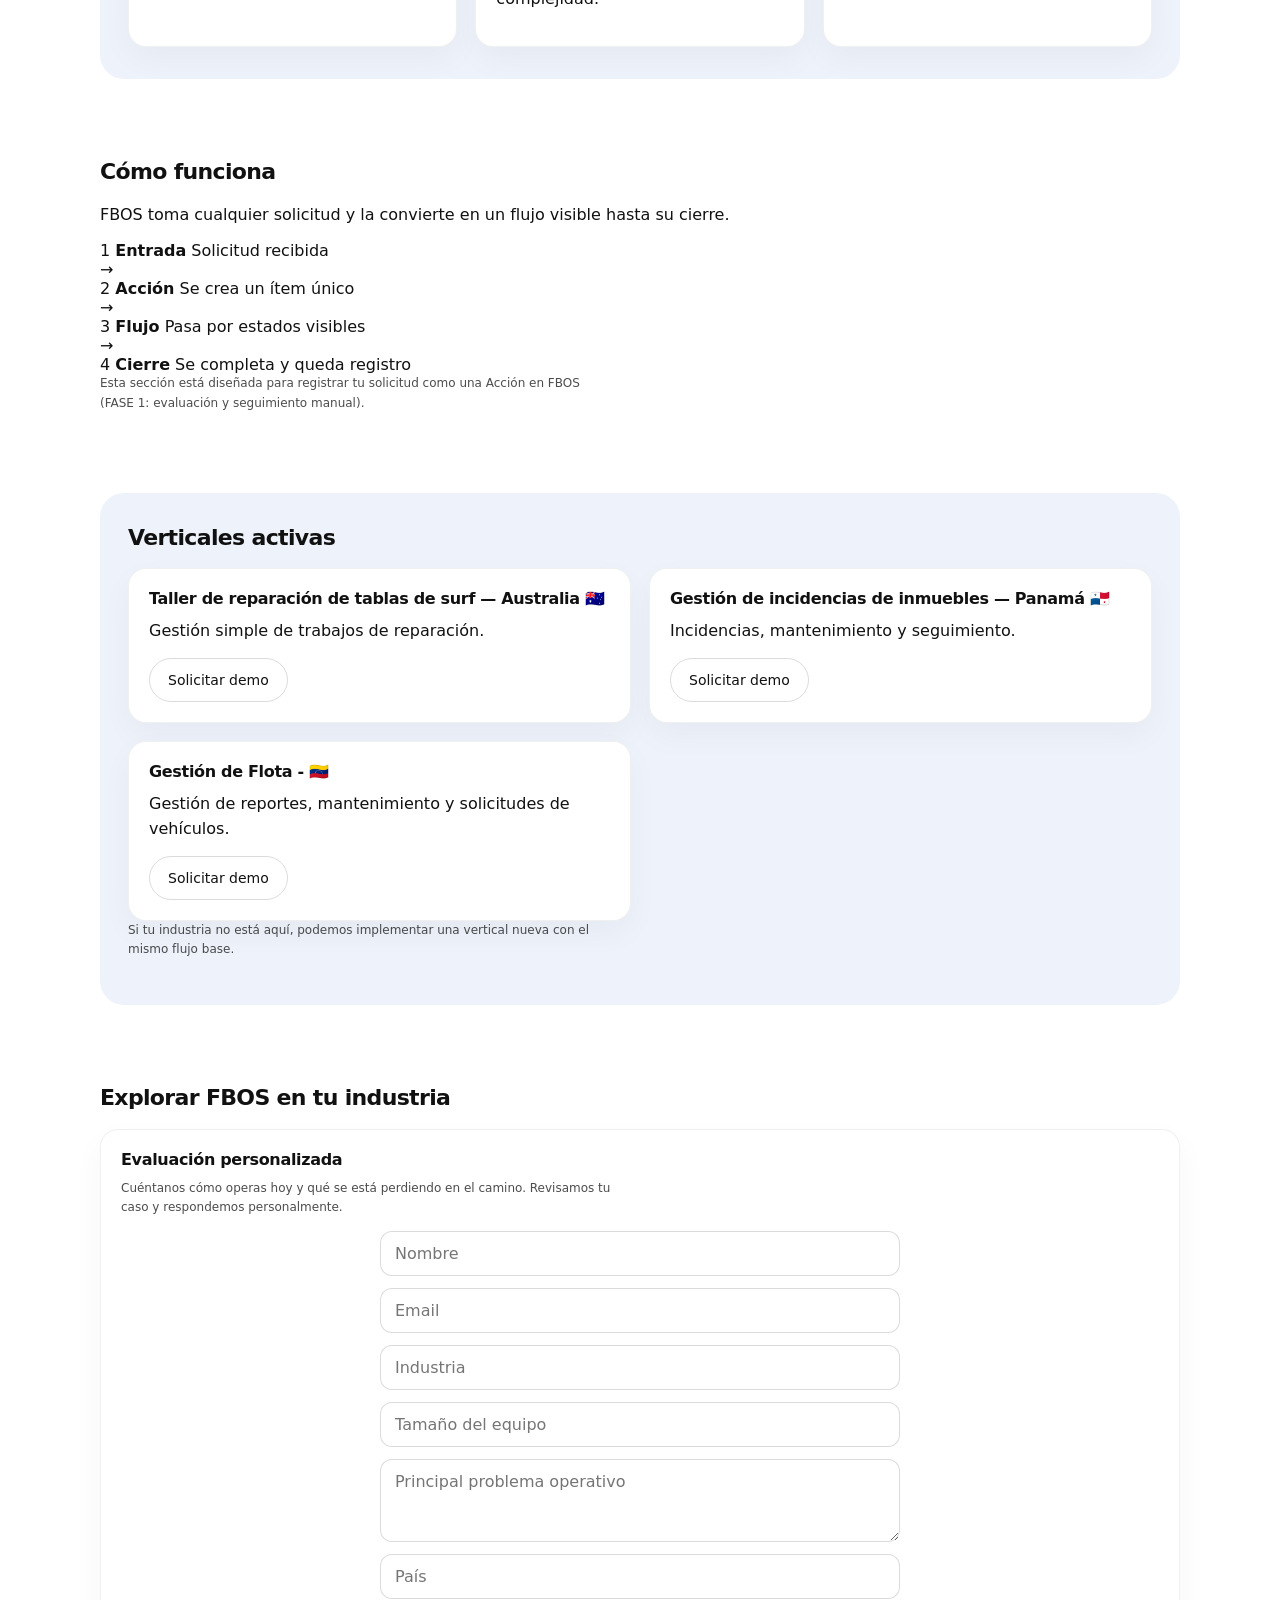
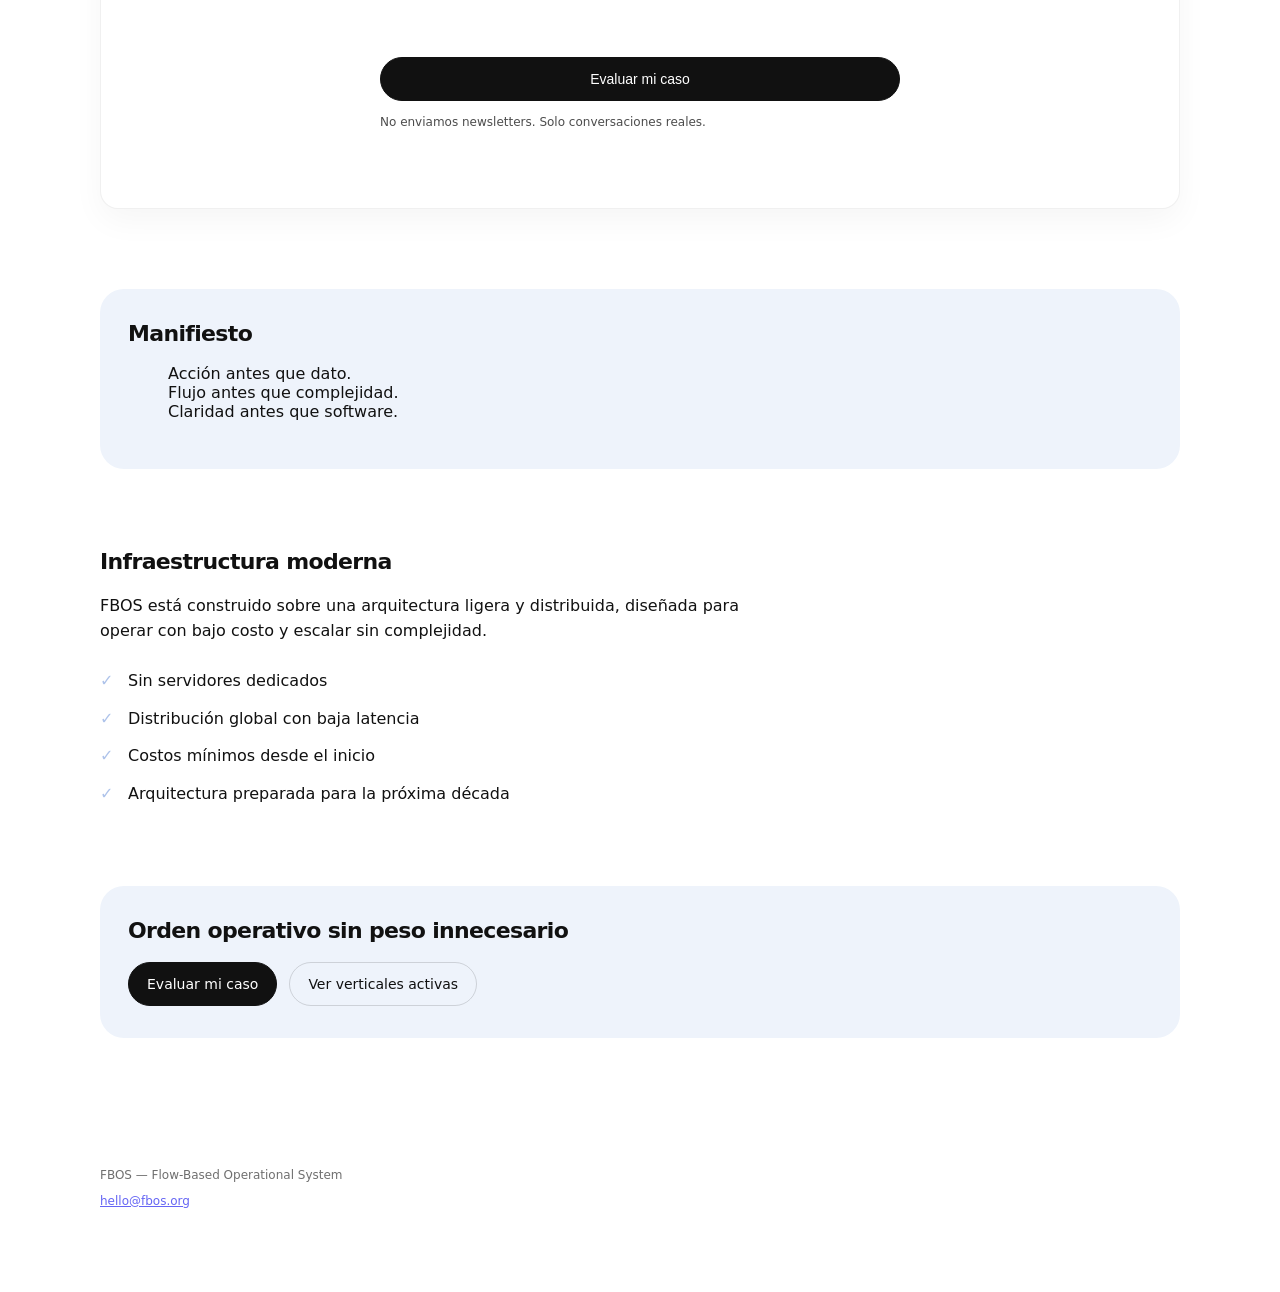
==== commit 2005a41f: "Update index.html" ====
--- a/index.html
+++ b/index.html
@@ -14,7 +14,7 @@
     <meta name="theme-color" content="#0b0b0b" />
 
     <!-- Favicon -->
-    <link rel="icon" href="/favicon.ico" sizes="any" />
+    <link rel="icon" type="image/png" href="/favicon.png" />
 
     <!-- Open Graph -->
     <meta property="og:title" content="FBOS — Orden Operativo Simple" />
--- a/styles.css
+++ b/styles.css
@@ -381,3 +381,6 @@
   color: var(--accent);
   font-weight: 600;
 }
+.cf-turnstile {
+  margin: 16px 0 18px;
+}
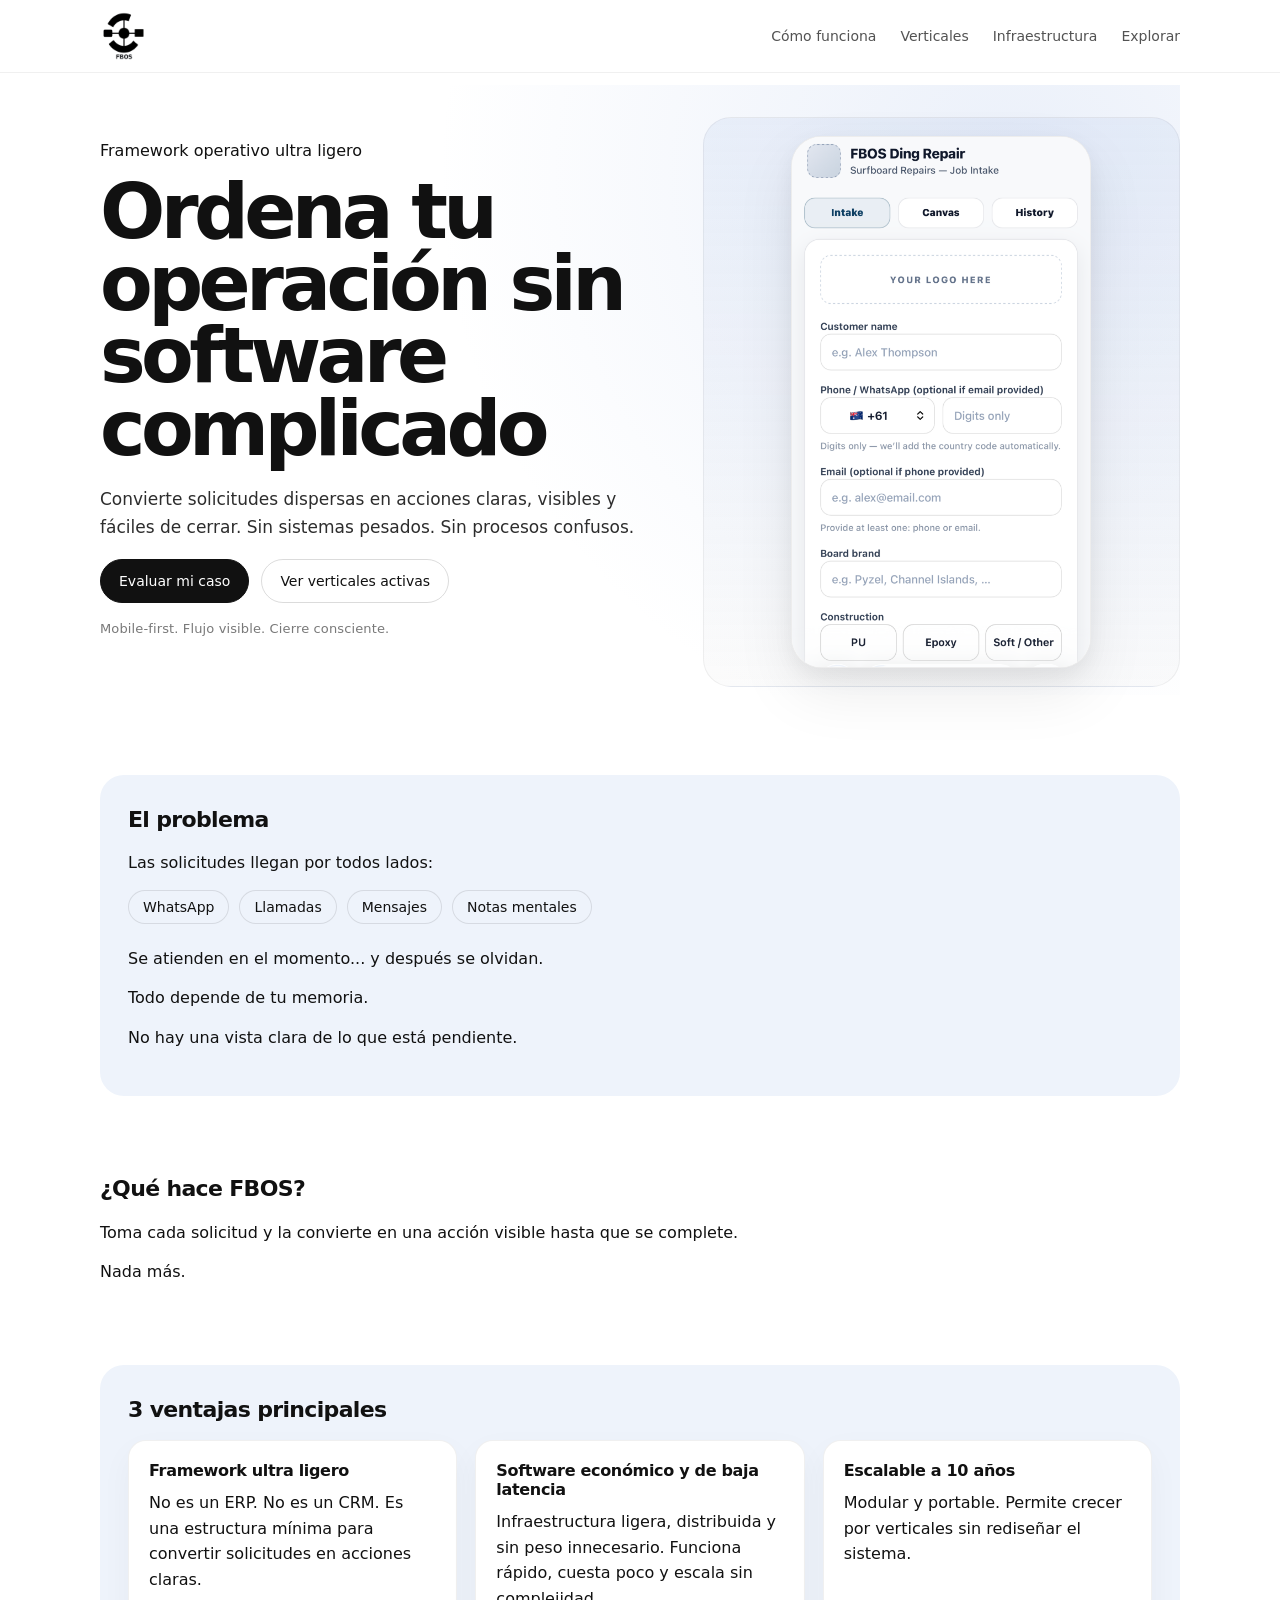
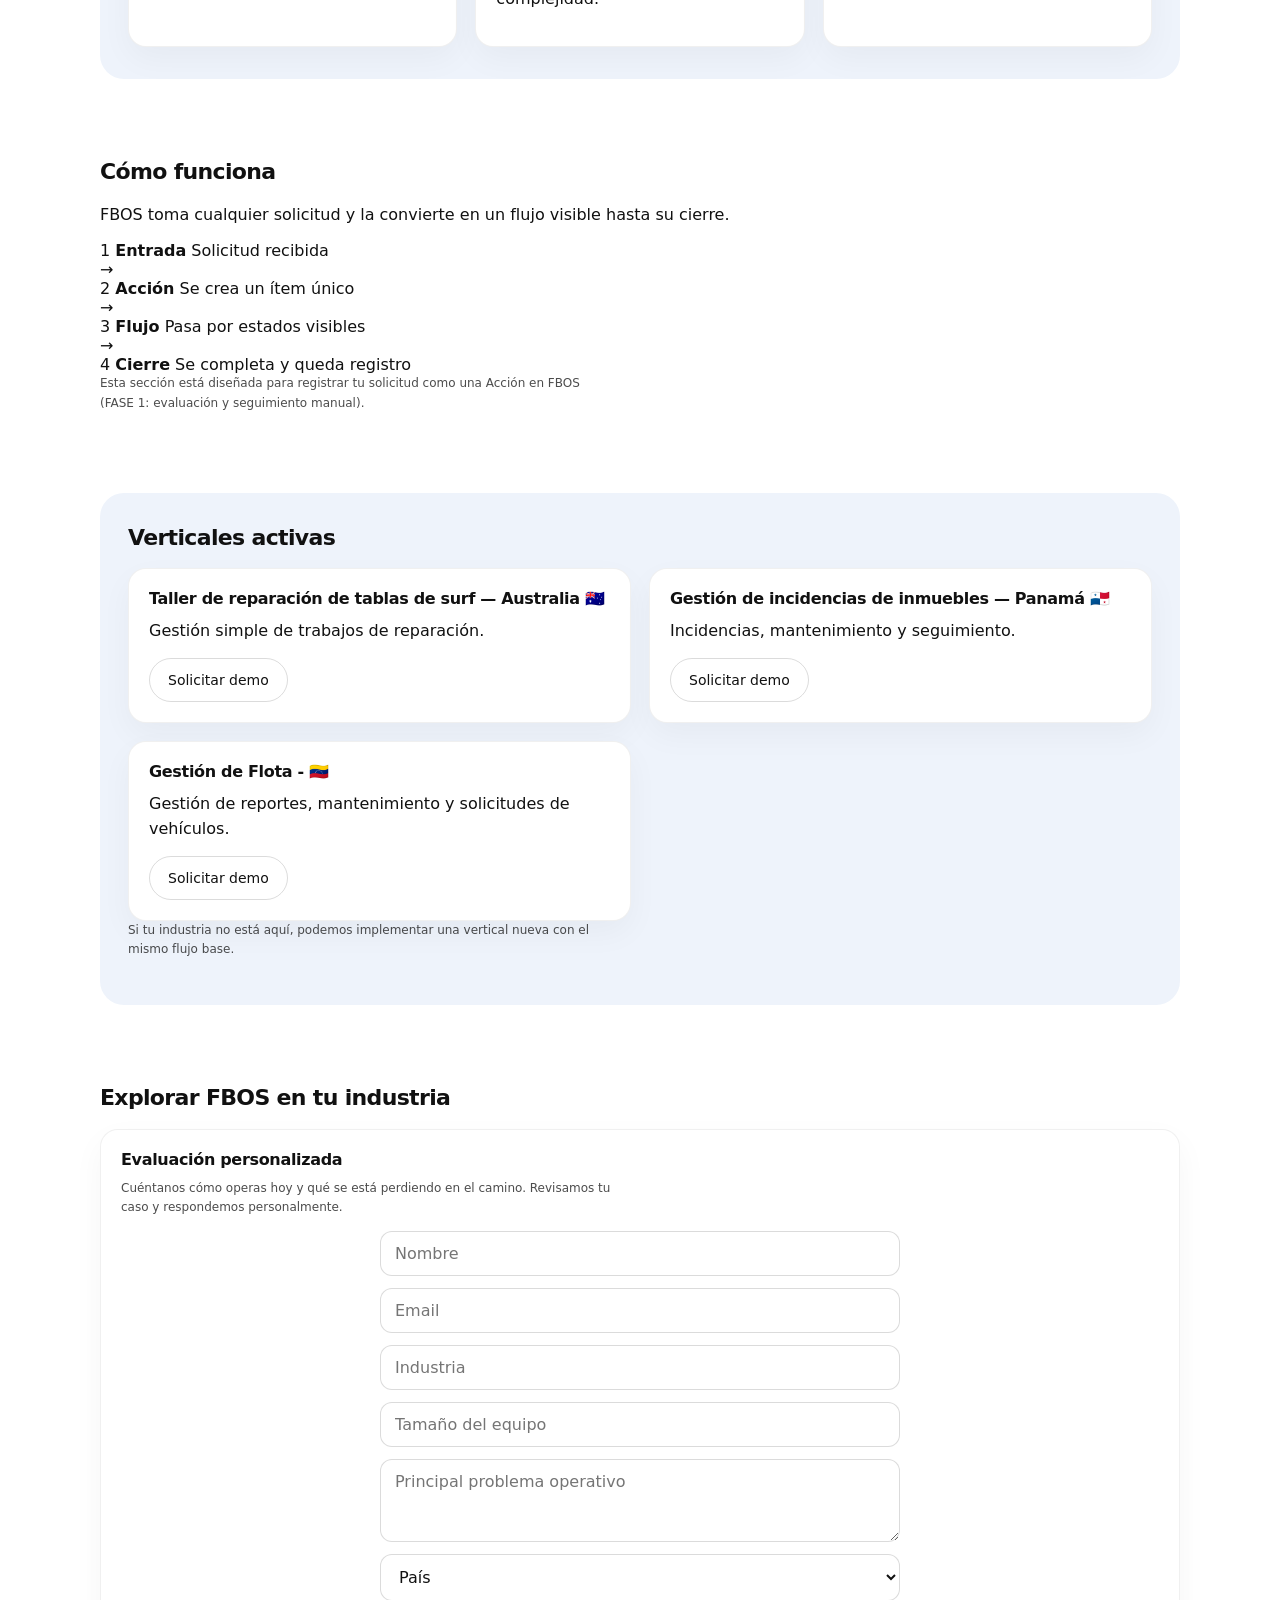
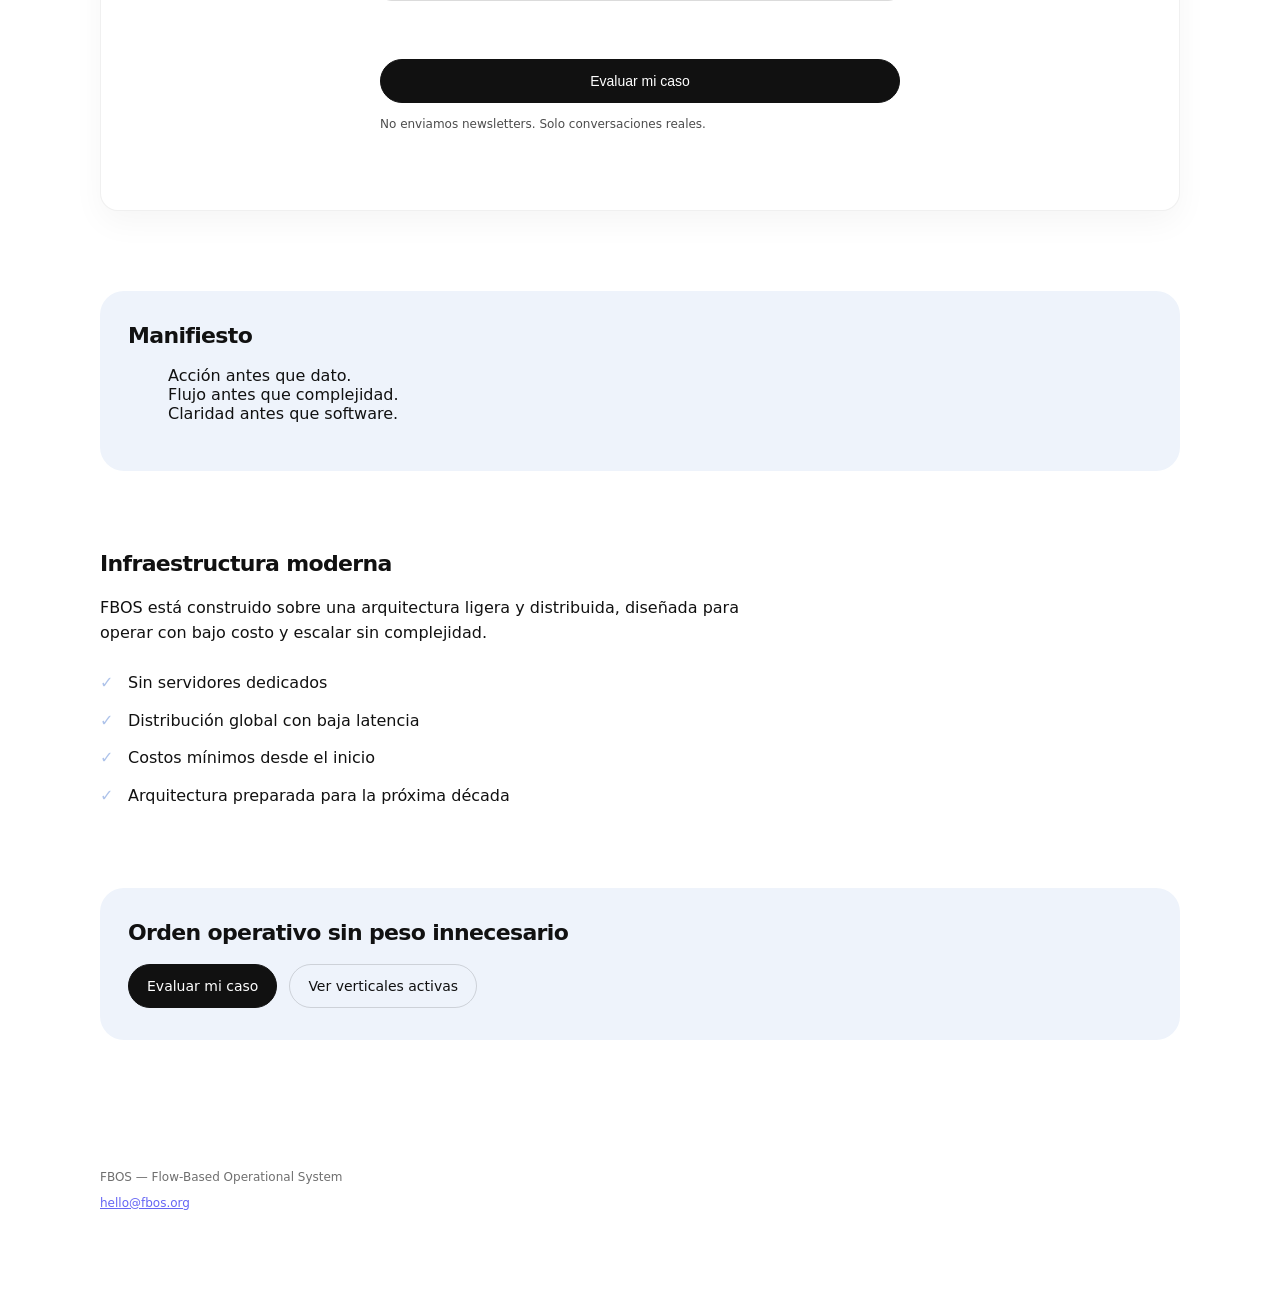
==== commit 4c33431b: "Update index.html" ====
--- a/index.html
+++ b/index.html
@@ -275,7 +275,40 @@
             <input id="industry" name="industry" placeholder="Industria" autocomplete="organization-title" required />
             <input id="teamSize" name="teamSize" type="number" min="1" step="1" inputmode="numeric" placeholder="Tamaño del equipo" autocomplete="off" />
             <textarea id="pain" name="pain" rows="3" placeholder="Principal problema operativo"></textarea>
-            <input id="country" name="country" placeholder="País" autocomplete="country-name" />
+            <select id="country" name="country" autocomplete="country-name">
+              <option value="">País</option>
+              <option value="Argentina">Argentina</option>
+              <option value="Australia">Australia</option>
+              <option value="Bolivia">Bolivia</option>
+              <option value="Brasil">Brasil</option>
+              <option value="Canadá">Canadá</option>
+              <option value="Chile">Chile</option>
+              <option value="Colombia">Colombia</option>
+              <option value="Costa Rica">Costa Rica</option>
+              <option value="Ecuador">Ecuador</option>
+              <option value="El Salvador">El Salvador</option>
+              <option value="España">España</option>
+              <option value="Estados Unidos">Estados Unidos</option>
+              <option value="Guatemala">Guatemala</option>
+              <option value="Honduras">Honduras</option>
+              <option value="México">México</option>
+              <option value="Nicaragua">Nicaragua</option>
+              <option value="Panamá">Panamá</option>
+              <option value="Paraguay">Paraguay</option>
+              <option value="Perú">Perú</option>
+              <option value="Puerto Rico">Puerto Rico</option>
+              <option value="República Dominicana">República Dominicana</option>
+              <option value="Uruguay">Uruguay</option>
+              <option value="Venezuela">Venezuela</option>
+              <option value="Otro">Otro</option>
+            </select>
+
+            <input
+              id="countryOther"
+              name="countryOther"
+              placeholder="Especifica tu país"
+              style="display:none"
+            />
 
             <div class="cf-turnstile" data-sitekey="0x4AAAAAACo2kg_YUeI2tGEs"></div>
             
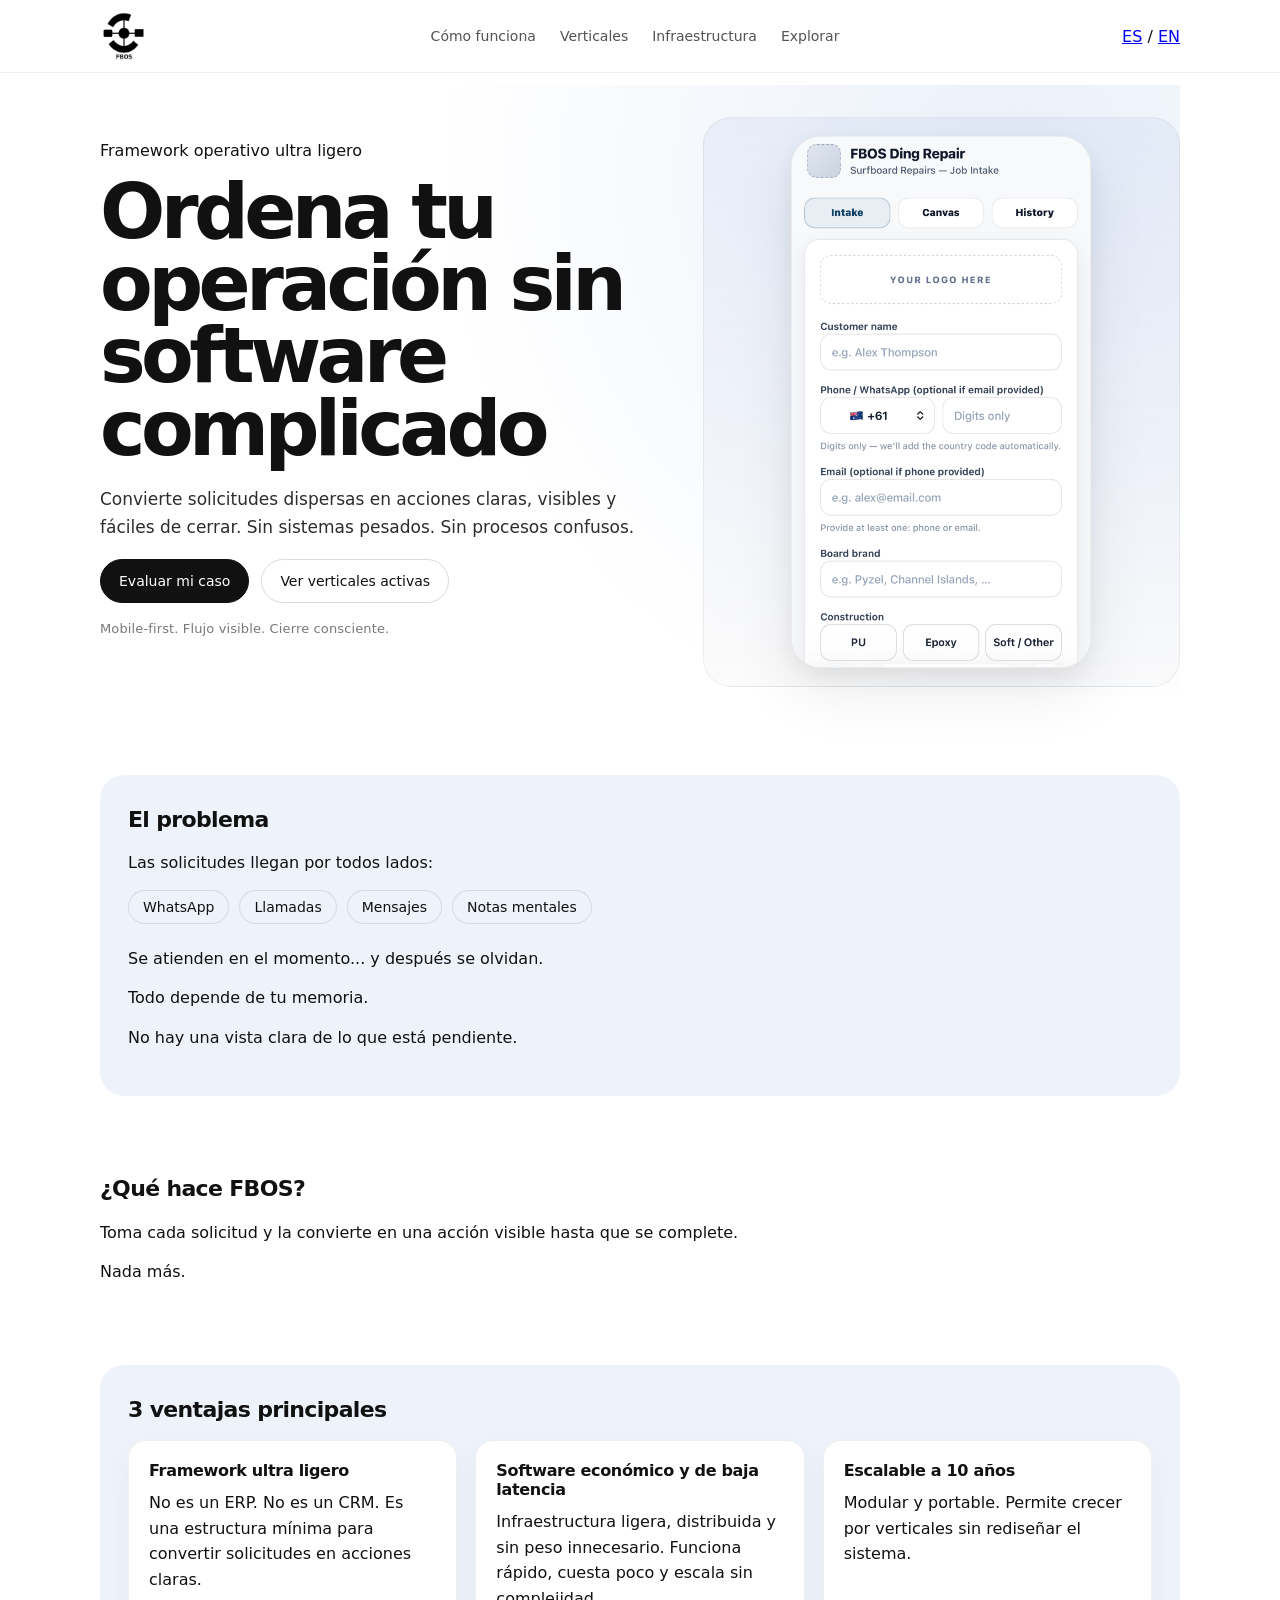
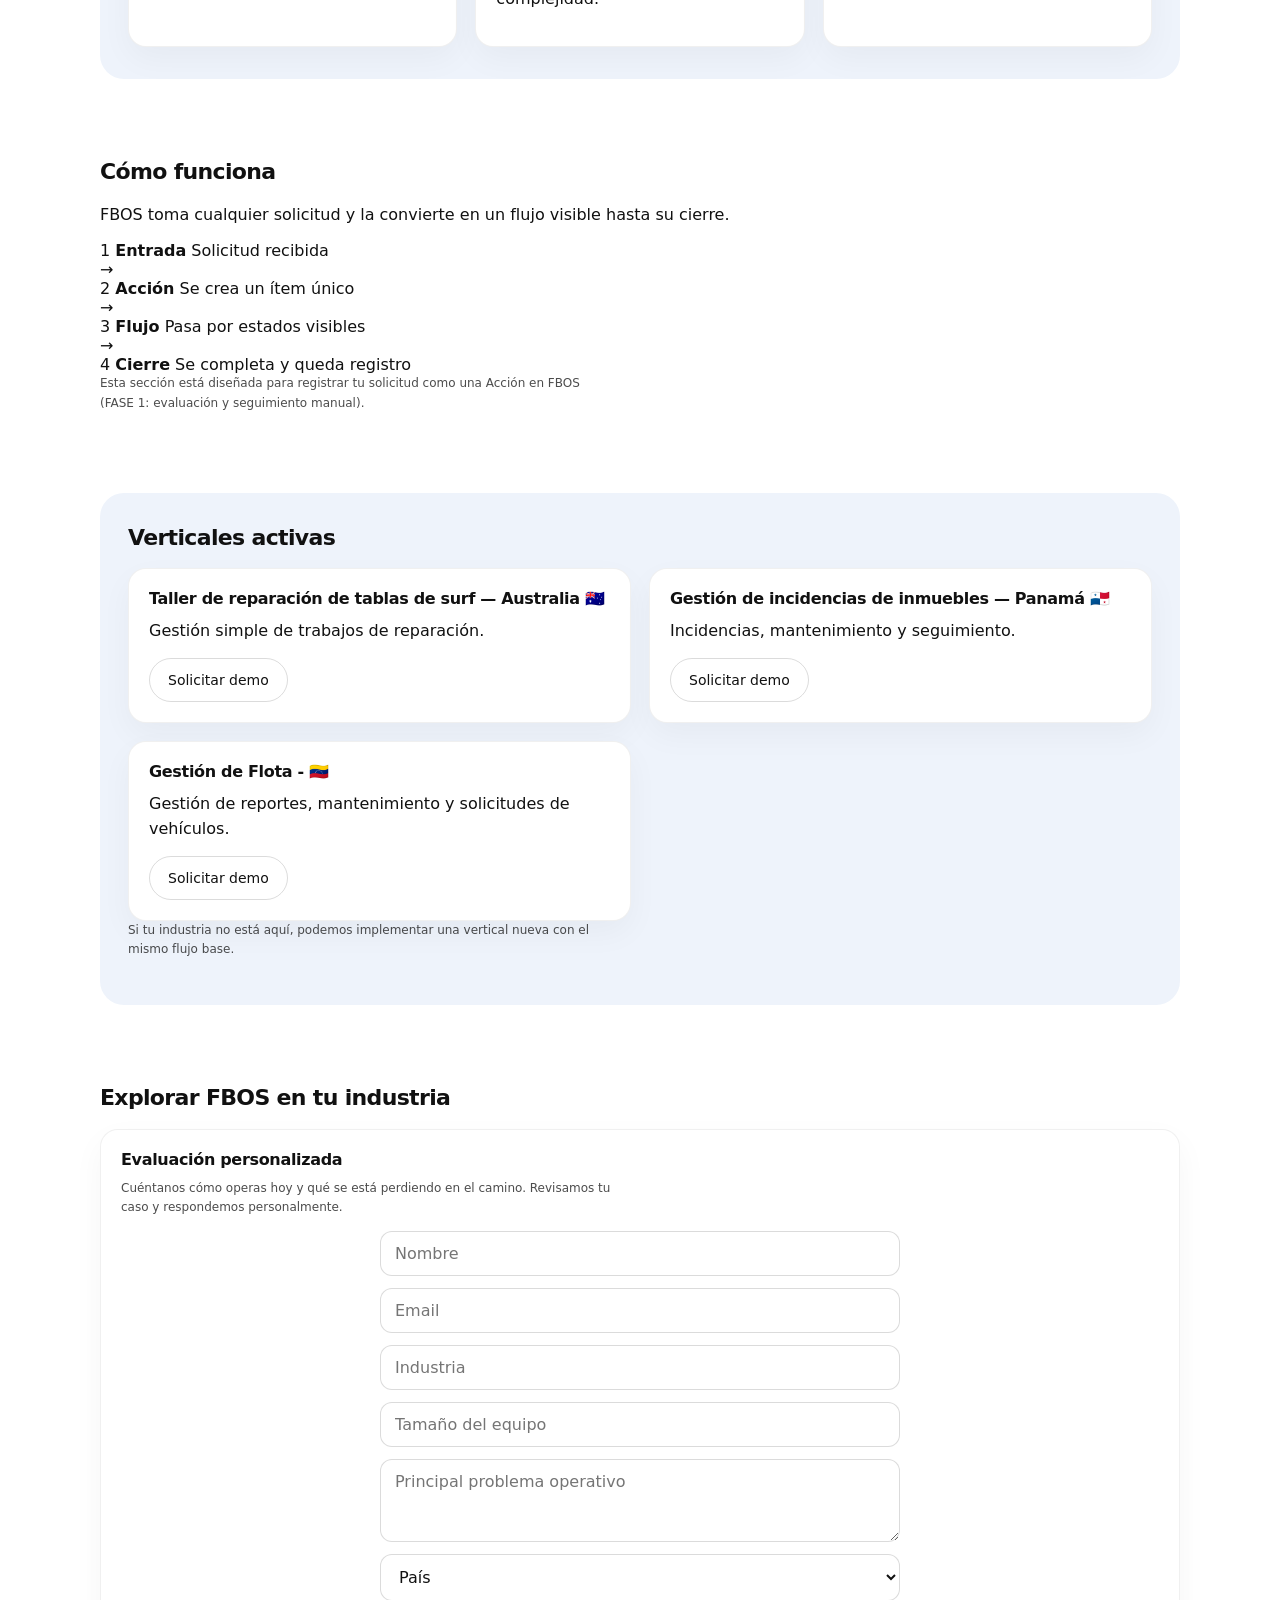
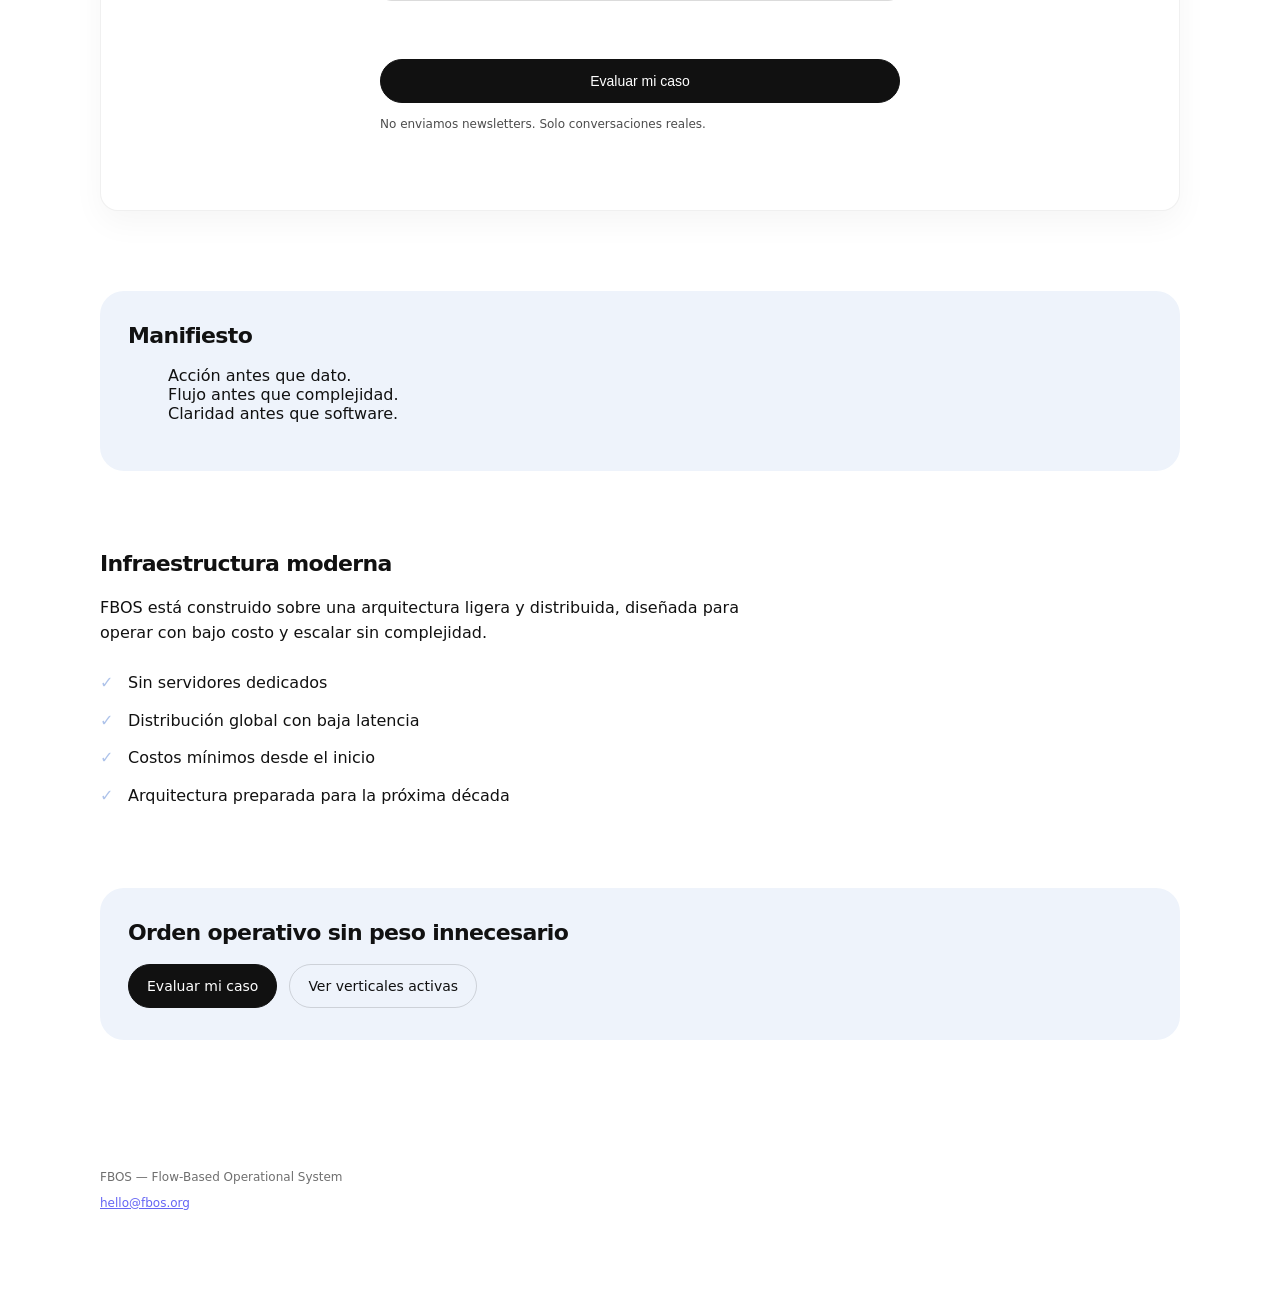
==== commit 7c0f5391: "Update index.html" ====
--- a/index.html
+++ b/index.html
@@ -28,6 +28,10 @@
     <meta property="og:image" content="https://fbos.org/assets/og-fbos.jpg" />
     <link rel="canonical" href="https://fbos.org/" />
 
+    <link rel="alternate" hreflang="es" href="https://fbos.org/" />
+    <link rel="alternate" hreflang="en" href="https://fbos.org/en/" />
+    <link rel="alternate" hreflang="x-default" href="https://fbos.org/" />
+
     <!-- Twitter / X -->
     <meta name="twitter:card" content="summary_large_image" />
     <meta name="twitter:title" content="FBOS — Orden Operativo Simple" />
@@ -56,6 +60,12 @@
           <a href="#infra">Infraestructura</a>
           <a href="#explorar">Explorar</a>
         </nav>
+
+        <div class="lang-switch" aria-label="Selector de idioma">
+          <a href="/" class="lang-link active" lang="es" hreflang="es">ES</a>
+          <span class="lang-sep">/</span>
+          <a href="/en/" class="lang-link" lang="en" hreflang="en">EN</a>
+        </div>
       </div>
     </header>
 
@@ -204,7 +214,6 @@
         <h2 id="verticales-title">Verticales activas</h2>
 
         <div class="grid">
-
           <article class="card">
             <h3>Taller de reparación de tablas de surf — Australia 🇦🇺</h3>
             <p>Gestión simple de trabajos de reparación.</p>
@@ -246,7 +255,6 @@
               Solicitar demo
             </a>
           </article>
-
         </div>
 
         <p class="fine">
@@ -275,6 +283,7 @@
             <input id="industry" name="industry" placeholder="Industria" autocomplete="organization-title" required />
             <input id="teamSize" name="teamSize" type="number" min="1" step="1" inputmode="numeric" placeholder="Tamaño del equipo" autocomplete="off" />
             <textarea id="pain" name="pain" rows="3" placeholder="Principal problema operativo"></textarea>
+
             <select id="country" name="country" autocomplete="country-name">
               <option value="">País</option>
               <option value="Argentina">Argentina</option>
@@ -306,12 +315,14 @@
             <input
               id="countryOther"
               name="countryOther"
+              type="text"
               placeholder="Especifica tu país"
-              style="display:none"
+              autocomplete="off"
+              hidden
             />
 
             <div class="cf-turnstile" data-sitekey="0x4AAAAAACo2kg_YUeI2tGEs"></div>
-            
+
             <button type="submit" class="btn">Evaluar mi caso</button>
 
             <p class="fine">
